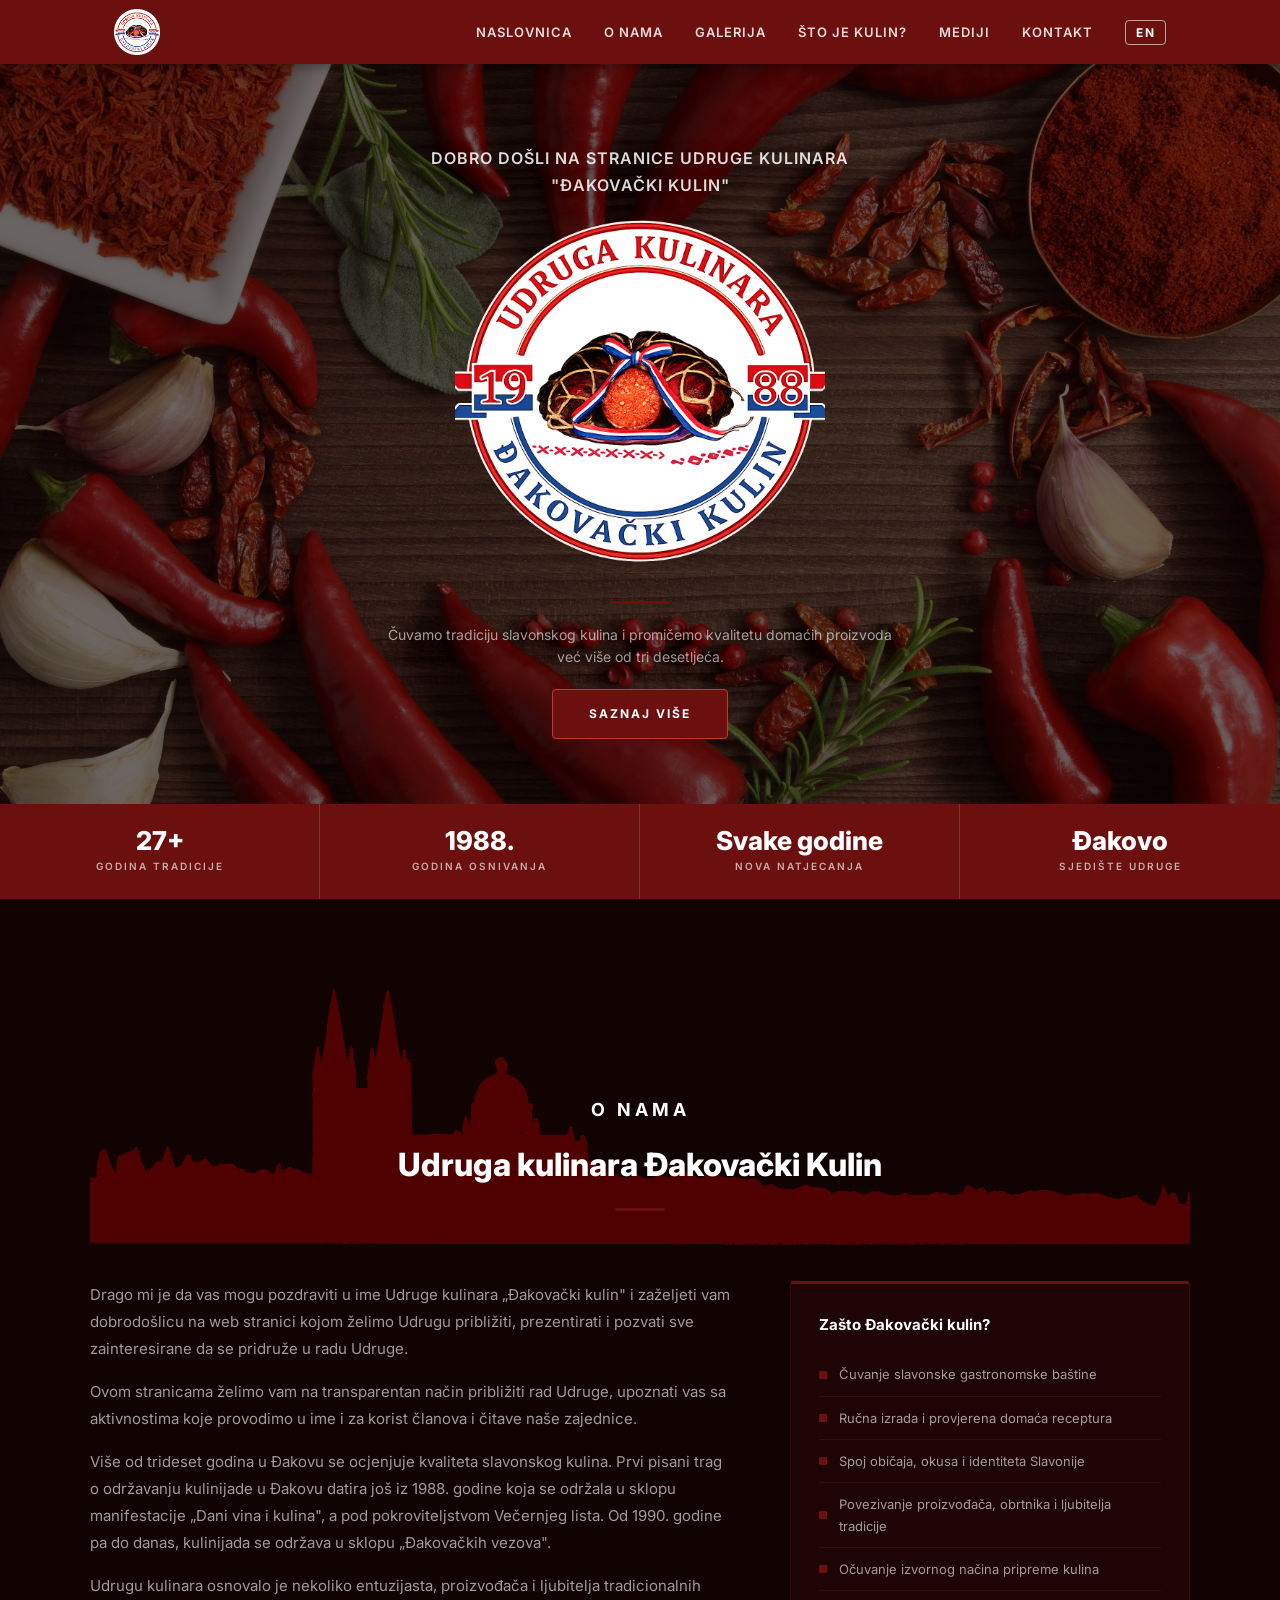
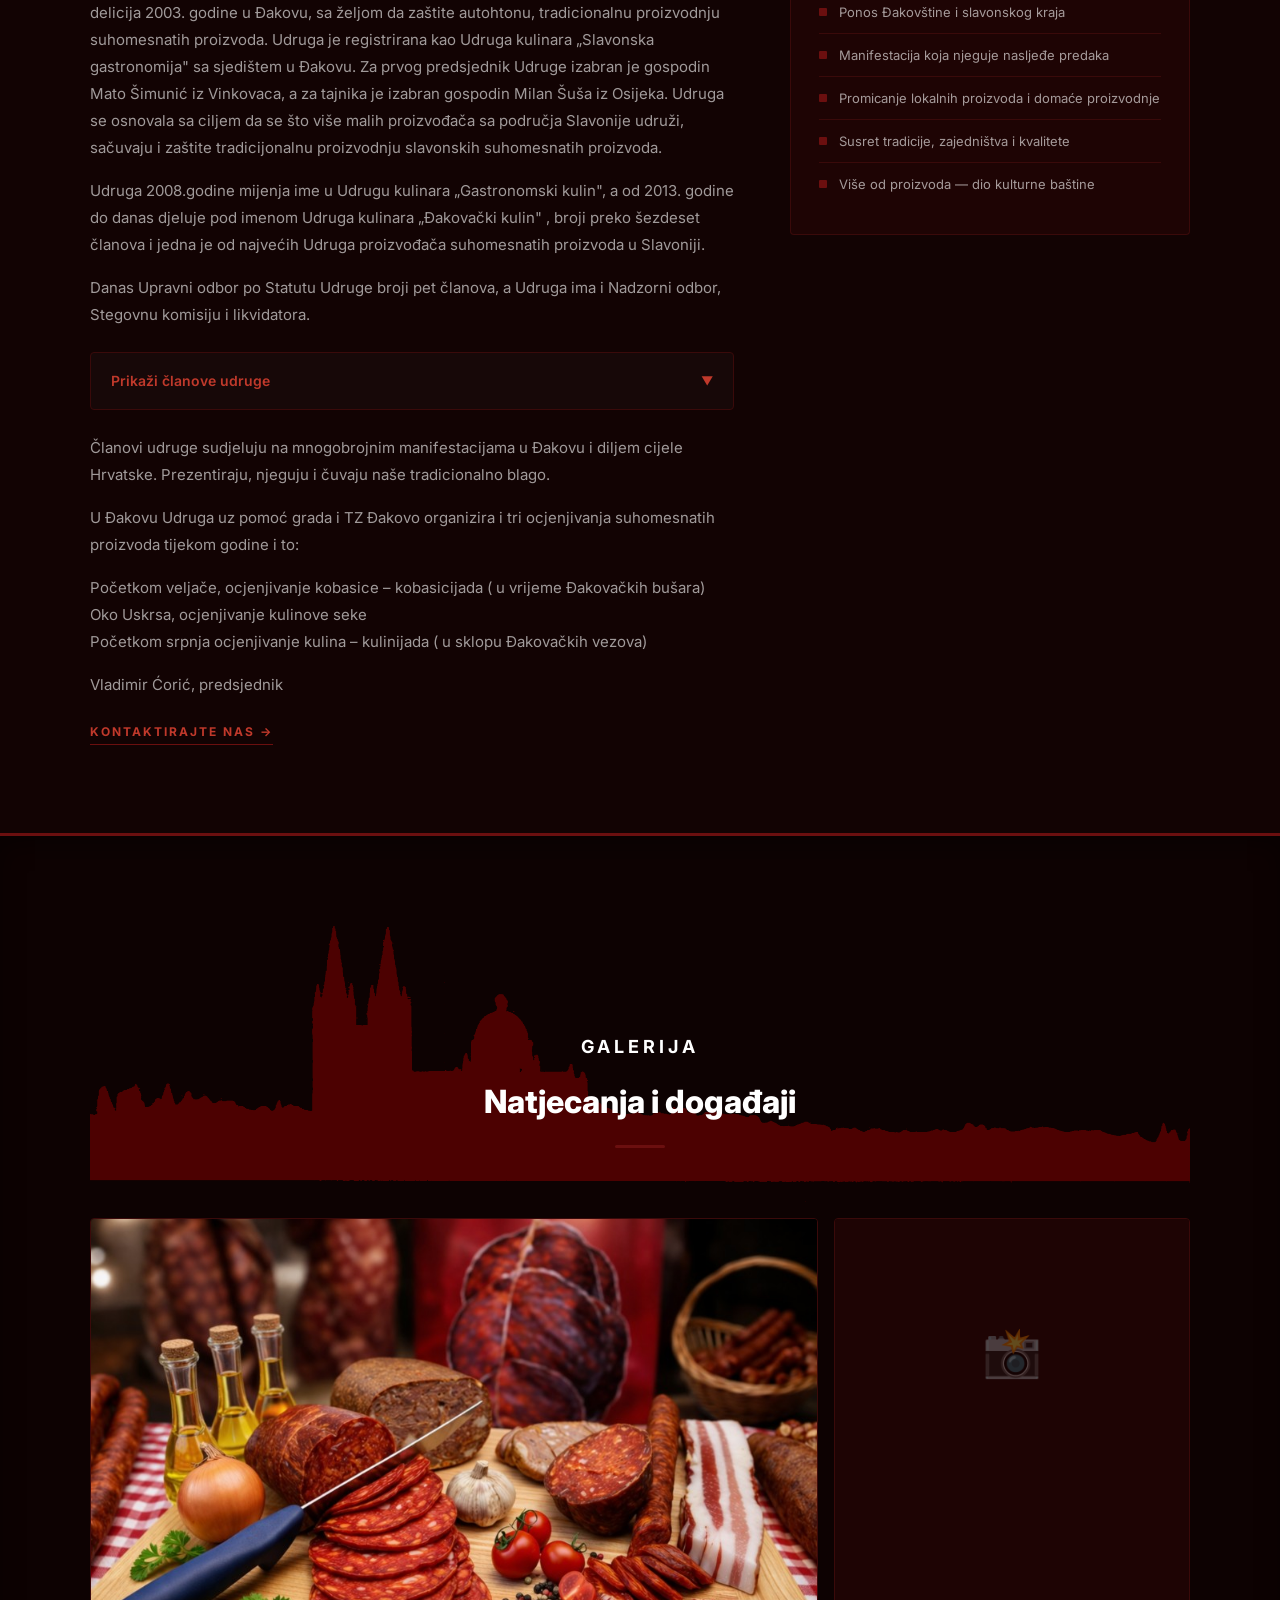
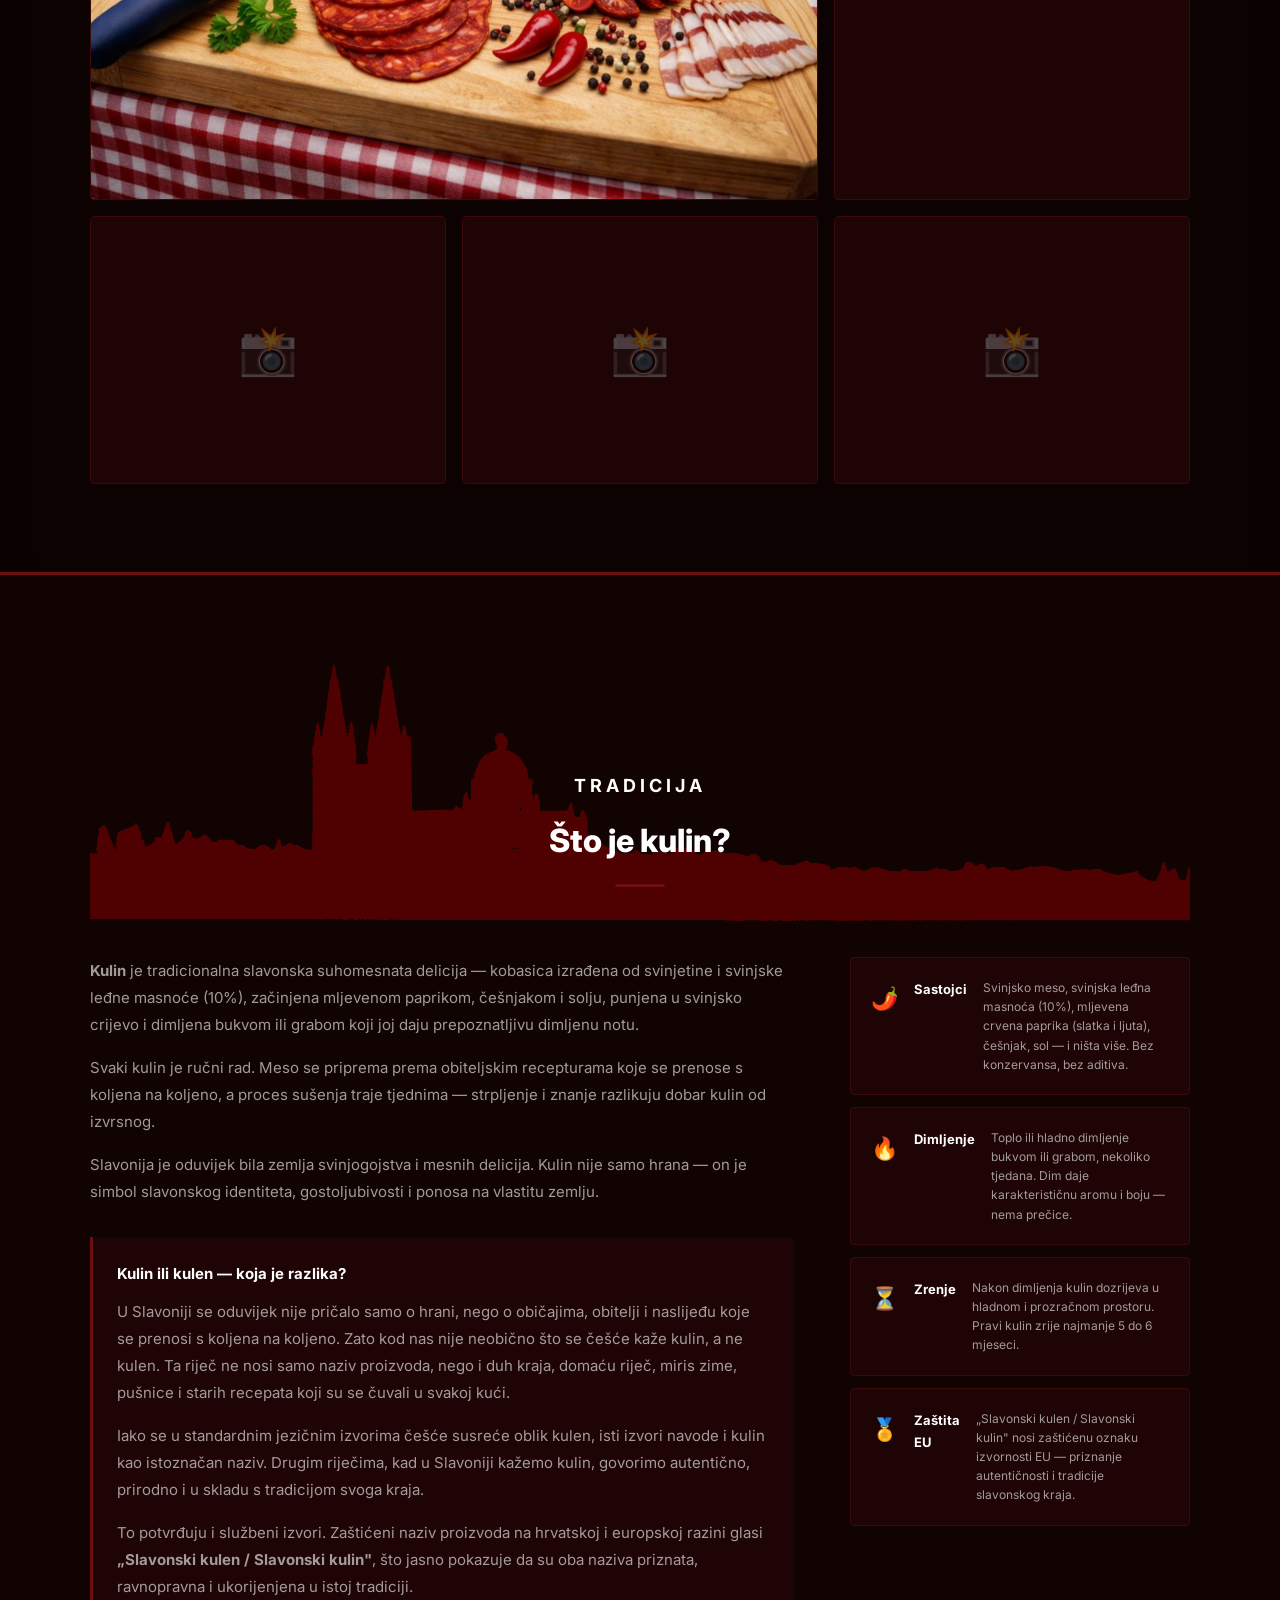
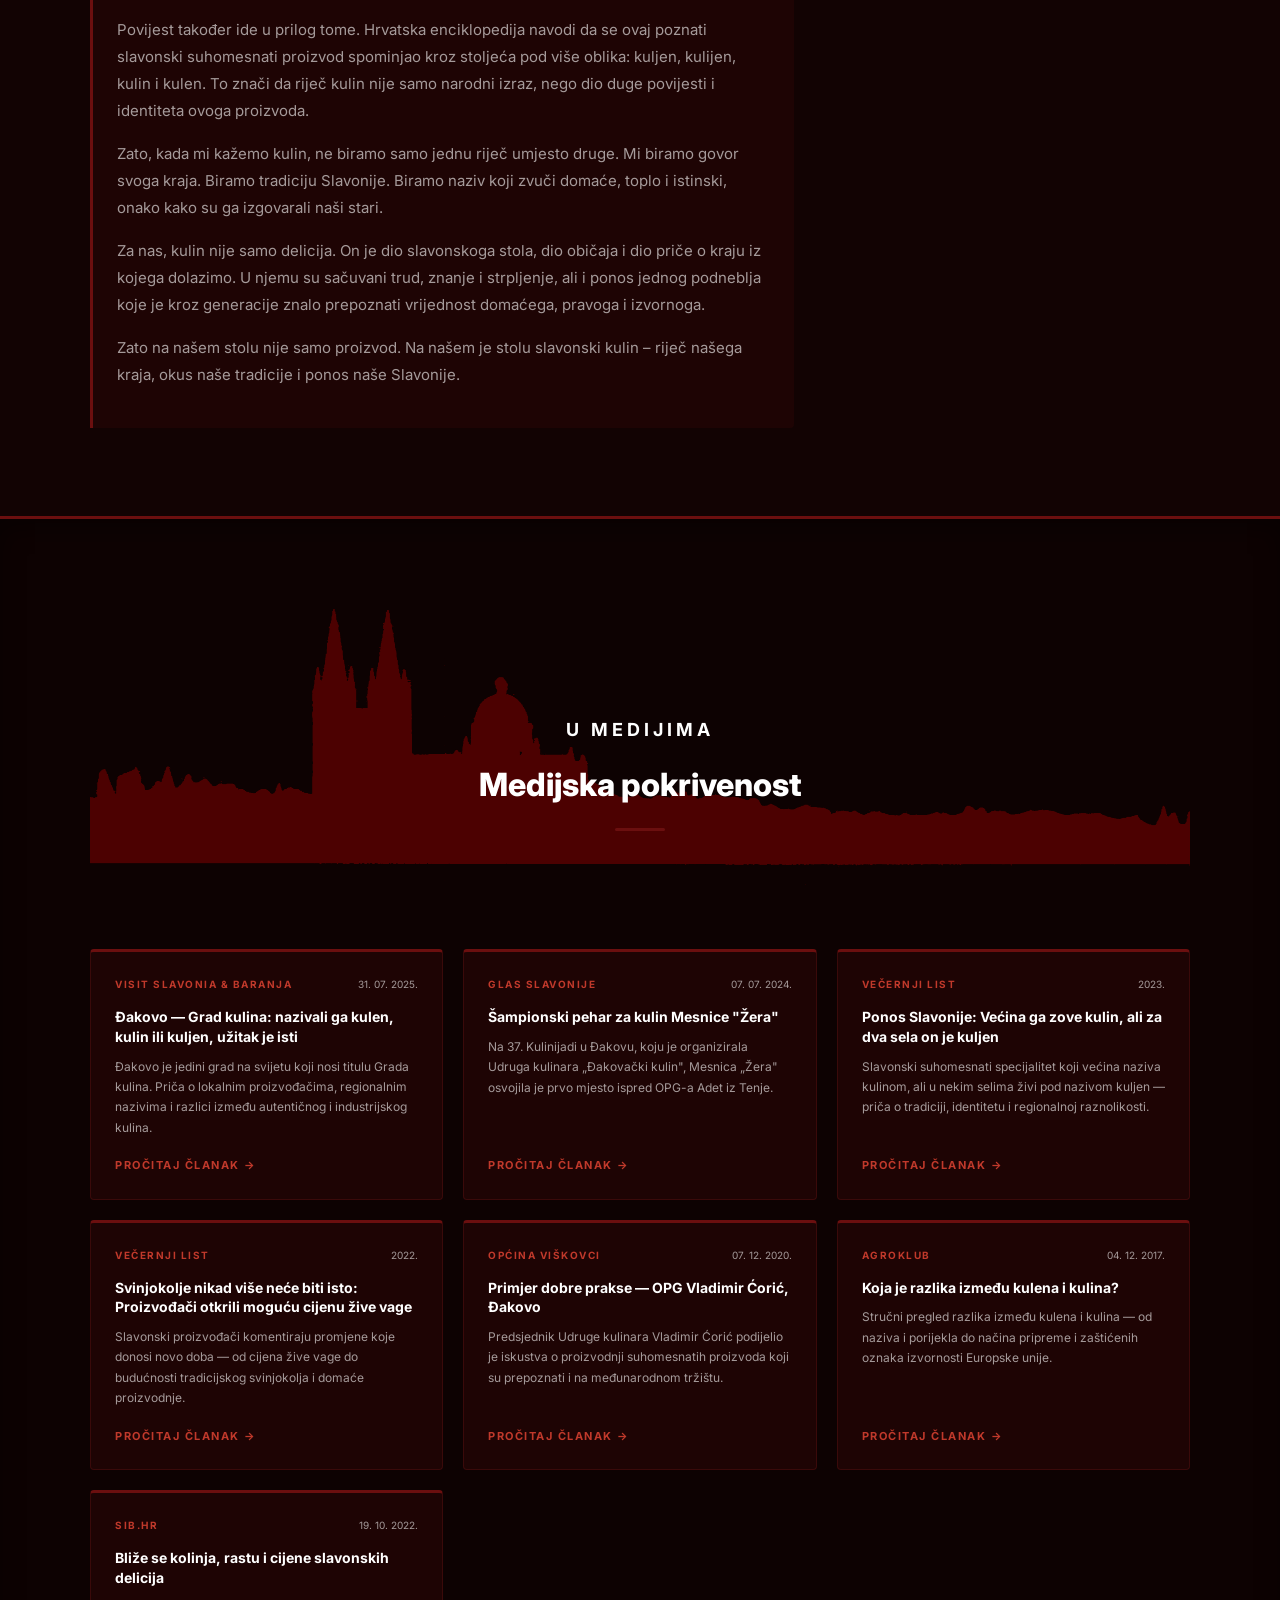
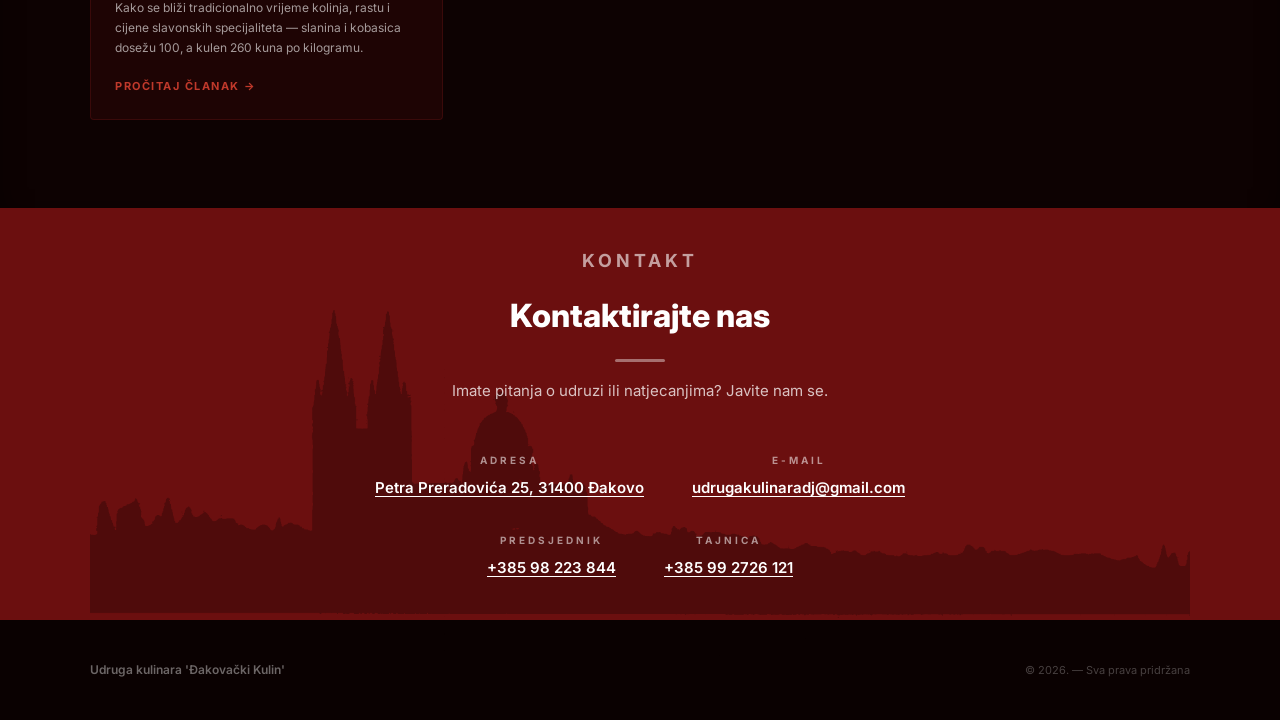
==== index.html @ 10b65acd "Initial commit - Udruga kulinara Dakovacki Kulin web stranica" ====
<!DOCTYPE html>
<html lang="hr">
<head>
  <meta charset="UTF-8">
  <meta name="viewport" content="width=device-width, initial-scale=1.0">
  <title>Đakovački Kulin — Udruga kulinara</title>
  <meta name="description" content="Udruga kulinara Đakovački Kulin čuva tradiciju slavonskog kulina i promiče kvalitetu domaćih proizvoda od 1988. godine.">
  <meta property="og:title" content="Đakovački Kulin — Udruga kulinara Đakovo">
  <meta property="og:description" content="Više od 35 godina čuvamo tradiciju slavonskog kulina kroz natjecanja i promicanje domaće kvalitete.">
  <meta property="og:type" content="website">
  <meta property="og:url" content="https://kulin-djakovo.com/">
  <meta property="og:image" content="https://kulin-djakovo.com/assets/og-image.jpg">
  <link rel="preconnect" href="https://fonts.googleapis.com">
  <link rel="preconnect" href="https://fonts.gstatic.com" crossorigin>
  <link href="https://fonts.googleapis.com/css2?family=Inter:wght@400;600;700;800&display=swap" rel="stylesheet">
  <link rel="icon" type="image/png" href="pictures/logo_udruge.1.png">
  <link rel="stylesheet" href="style.css">
</head>
<body>
  <a href="#glavni-sadrzaj" class="skip-link">Preskoči na sadržaj</a>
  <header class="site-header" id="vrh">
    <nav class="nav" aria-label="Glavna navigacija">
      <a href="#hero" class="nav-logo" aria-label="Povratak na vrh">
        <img src="pictures/logo_udruge.1.png" alt="Logo Đakovački Kulin" class="nav-logo-icon">
      </a>

      <button class="nav-toggle" id="navToggle" aria-expanded="false" aria-controls="navMenu" aria-label="Otvori navigacijski izbornik">
        <span class="nav-toggle-bar"></span>
        <span class="nav-toggle-bar"></span>
        <span class="nav-toggle-bar"></span>
      </button>

      <ul class="nav-menu" id="navMenu" role="list">
        <li><a href="#hero" class="nav-link">Naslovnica</a></li>
        <li><a href="#o-nama" class="nav-link">O nama</a></li>
        <li><a href="#galerija" class="nav-link">Galerija</a></li>
        <li><a href="#sto-je-kulin" class="nav-link">Što je kulin?</a></li>
        <li><a href="#mediji" class="nav-link">Mediji</a></li>
        <li><a href="#kontakt" class="nav-link">Kontakt</a></li>
        <li><a href="en/index.html" class="nav-lang-btn" aria-label="Switch to English">EN</a></li>
      </ul>
    </nav>
  </header>

  <main id="glavni-sadrzaj">
  <section class="hero" id="hero">
    <div class="hero-content">
      <p class="hero-welcome">DOBRO DOŠLI NA STRANICE UDRUGE KULINARA<br>"ĐAKOVAČKI KULIN"</p>
      <img src="pictures/logo_veliki.png" alt="Đakovački Kulin naslovna slika" class="hero-image">
      <div class="hero-divider" aria-hidden="true"></div>
      <p class="hero-sub">
        Čuvamo tradiciju slavonskog kulina i promičemo kvalitetu
        domaćih proizvoda već više od tri desetljeća.
      </p>
      <a href="#o-nama" class="hero-btn">Saznaj više</a>
    </div>
  </section>

  <div class="stats-bar" aria-label="Ključne činjenice o udruzi">
    <div class="stat-item">
      <span class="stat-num">35+</span>
      <span class="stat-lbl">Godina tradicije</span>
    </div>
    <div class="stat-item">
      <span class="stat-num">1988.</span>
      <span class="stat-lbl">Godina osnivanja</span>
    </div>
    <div class="stat-item">
      <span class="stat-num">Svake godine</span>
      <span class="stat-lbl">Nova natjecanja</span>
    </div>
    <div class="stat-item">
      <span class="stat-num">Đakovo</span>
      <span class="stat-lbl">Sjedište udruge</span>
    </div>
  </div>

  <section class="about" id="o-nama">
    <div class="section-header">
      <img src="pictures/katedrala.png" alt="" class="section-header-bg" aria-hidden="true">
      <p class="section-tag">O nama</p>
      <h2 class="section-title">Udruga kulinara Đakovački Kulin</h2>
      <div class="section-divider" aria-hidden="true"></div>
    </div>
    <div class="about-inner">
      <div class="about-text">
        <p class="about-body">
          Drago mi je da vas mogu pozdraviti u ime Udruge kulinara „Đakovački kulin" i zaželjeti vam dobrodošlicu na web stranici kojom želimo Udrugu približiti, prezentirati i pozvati sve zainteresirane da se pridruže u radu Udruge.
        </p>
        <p class="about-body">
          Ovom stranicama želimo vam na transparentan način približiti rad Udruge, upoznati vas sa aktivnostima koje provodimo u ime i za korist članova i čitave naše zajednice.
        </p>
        <p class="about-body">
          Više od trideset godina u Đakovu se ocjenjuje kvaliteta slavonskog kulina. Prvi pisani trag o održavanju kulinijade u Đakovu datira još iz 1988. godine koja se održala u sklopu manifestacije „Dani vina i kulina", a pod pokroviteljstvom Večernjeg lista. Od 1990. godine pa do danas, kulinijada se održava u sklopu „Đakovačkih vezova".
        </p>
        <p class="about-body">
          Udrugu kulinara osnovalo je nekoliko entuzijasta, proizvođača i ljubitelja tradicionalnih delicija 2003. godine u Đakovu, sa željom da zaštite autohtonu, tradicionalnu proizvodnju suhomesnatih proizvoda. Udruga je registrirana kao Udruga kulinara „Slavonska gastronomija" sa sjedištem u Đakovu. Za prvog predsjednik Udruge izabran je gospodin Mato Šimunić iz Vinkovaca, a za tajnika je izabran gospodin Milan Šuša iz Osijeka. Udruga se osnovala sa ciljem da se što više malih proizvođača sa područja Slavonije udruži, sačuvaju i zaštite tradicijonalnu proizvodnju slavonskih suhomesnatih proizvoda.
        </p>
        <p class="about-body">
          Udruga 2008.godine mijenja ime u Udrugu kulinara „Gastronomski kulin", a od 2013. godine do danas djeluje pod imenom Udruga kulinara „Đakovački kulin" , broji preko šezdeset članova i jedna je od najvećih Udruga proizvođača suhomesnatih proizvoda u Slavoniji.
        </p>
        <p class="about-body">
          Danas Upravni odbor po Statutu Udruge broji pet članova, a Udruga ima i Nadzorni odbor, Stegovnu komisiju i likvidatora.
        </p>

        <details class="about-details">
          <summary class="about-summary">Prikaži članove udruge</summary>
          <div class="about-details-content">
            <p class="about-body">
              <strong>Upravni odbor:</strong>
            </p>
            <p class="about-body">
              1. Vladimir Ćorić, predsjednik<br>
              2. Željko Šiško, potpredsjednik<br>
              3. Ivan Lukač, član<br>
              4. Mato Bošnjaković, član<br>
              5. Željko Butković, član
            </p>
            <p class="about-body">
              Tajnica Udruge je gđa. Đurđica Predrijevac iz Kuševca.
            </p>
            <p class="about-body">
              <strong>Nadzorni odbor:</strong>
            </p>
            <p class="about-body">
              1. Tihomir Papac, predsjednik<br>
              2. Josip Sikra, član<br>
              3. Nataša Šantić, član
            </p>
            <p class="about-body">
              <strong>Stegovna komisija:</strong>
            </p>
            <p class="about-body">
              1. Stjepan Majdak, predsjednik<br>
              2. Šimo Bježančević, član<br>
              3. Josip Skočibušić, član
            </p>
            <p class="about-body">
              <strong>Likvidator Udruge:</strong> Željko Rupčić, dipl.iur.
            </p>
          </div>
        </details>
        <p class="about-body">
          Članovi udruge sudjeluju na mnogobrojnim manifestacijama u Đakovu i diljem cijele Hrvatske. Prezentiraju, njeguju i čuvaju naše tradicionalno blago.
        </p>
        <p class="about-body">
          U Đakovu Udruga uz pomoć grada i TZ Đakovo organizira i tri ocjenjivanja suhomesnatih proizvoda tijekom godine i to:
        </p>
        <p class="about-body">
          Početkom veljače, ocjenjivanje kobasice – kobasicijada ( u vrijeme Đakovačkih bušara)<br>
          Oko Uskrsa, ocjenjivanje kulinove seke<br>
          Početkom srpnja ocjenjivanje kulina – kulinijada ( u sklopu Đakovačkih vezova)
        </p>
        <p class="about-body">
          Vladimir Ćorić, predsjednik
        </p>
        <a href="#kontakt" class="about-link">Kontaktirajte nas <span aria-hidden="true">→</span></a>
      </div>

      <aside class="about-card">
        <h3 class="about-card-title">Zašto Đakovački kulin?</h3>
        <ul class="about-card-list">
          <li class="about-card-item">
            <span class="about-card-dot" aria-hidden="true"></span>
            Čuvanje slavonske gastronomske baštine
          </li>
          <li class="about-card-item">
            <span class="about-card-dot" aria-hidden="true"></span>
            Ručna izrada i provjerena domaća receptura
          </li>
          <li class="about-card-item">
            <span class="about-card-dot" aria-hidden="true"></span>
            Spoj običaja, okusa i identiteta Slavonije
          </li>
          <li class="about-card-item">
            <span class="about-card-dot" aria-hidden="true"></span>
            Povezivanje proizvođača, obrtnika i ljubitelja tradicije
          </li>
          <li class="about-card-item">
            <span class="about-card-dot" aria-hidden="true"></span>
            Očuvanje izvornog načina pripreme kulina
          </li>
          <li class="about-card-item">
            <span class="about-card-dot" aria-hidden="true"></span>
            Ponos Đakovštine i slavonskog kraja
          </li>
          <li class="about-card-item">
            <span class="about-card-dot" aria-hidden="true"></span>
            Manifestacija koja njeguje nasljeđe predaka
          </li>
          <li class="about-card-item">
            <span class="about-card-dot" aria-hidden="true"></span>
            Promicanje lokalnih proizvoda i domaće proizvodnje
          </li>
          <li class="about-card-item">
            <span class="about-card-dot" aria-hidden="true"></span>
            Susret tradicije, zajedništva i kvalitete
          </li>
          <li class="about-card-item">
            <span class="about-card-dot" aria-hidden="true"></span>
            Više od proizvoda — dio kulturne baštine
          </li>
        </ul>
      </aside>
    </div>
  </section>

  <section class="gallery" id="galerija">
    <div class="gallery-inner">
      <div class="section-header">
        <img src="pictures/katedrala.png" alt="" class="section-header-bg" aria-hidden="true">
        <p class="section-tag">Galerija</p>
        <h2 class="section-title">Natjecanja i događaji</h2>
        <div class="section-divider" aria-hidden="true"></div>
      </div>

      <div class="gallery-grid">
        <figure class="gallery-item gallery-item--featured" tabindex="0">
          <img src="pictures/Title slika.jpg" alt="Đakovački vezovi — natjecanje u kulinu" class="gallery-img">
          <figcaption class="gallery-caption">Razna natjecanja</figcaption>
        </figure>

        <figure class="gallery-item" tabindex="0">
          <div class="gallery-placeholder" aria-hidden="true">
            <span class="gallery-placeholder-icon">📸</span>
          </div>
          <figcaption class="gallery-caption">Ocjenjivanje kvalitete</figcaption>
        </figure>

        <figure class="gallery-item" tabindex="0">
          <div class="gallery-placeholder" aria-hidden="true">
            <span class="gallery-placeholder-icon">📸</span>
          </div>
          <figcaption class="gallery-caption">Slavonska tradicija</figcaption>
        </figure>

        <figure class="gallery-item" tabindex="0">
          <div class="gallery-placeholder" aria-hidden="true">
            <span class="gallery-placeholder-icon">📸</span>
          </div>
          <figcaption class="gallery-caption">Natjecatelji</figcaption>
        </figure>

        <figure class="gallery-item" tabindex="0">
          <div class="gallery-placeholder" aria-hidden="true">
            <span class="gallery-placeholder-icon">📸</span>
          </div>
          <figcaption class="gallery-caption">Nagrade i priznanja</figcaption>
        </figure>
      </div>
    </div>
  </section>

  <section class="kulin-edu" id="sto-je-kulin">
    <div class="kulin-edu-inner">
      <div class="section-header">
        <img src="pictures/katedrala.png" alt="" class="section-header-bg" aria-hidden="true">
        <p class="section-tag">Tradicija</p>
        <h2 class="section-title">Što je kulin?</h2>
        <div class="section-divider" aria-hidden="true"></div>
      </div>

      <div class="kulin-edu-body">
        <div class="kulin-edu-text">
          <p class="about-body">
            <strong>Kulin</strong> je tradicionalna slavonska suhomesnata delicija — kobasica izrađena od svinjetine i svinjske leđne masnoće (10%), začinjena mljevenom paprikom, češnjakom i solju, punjena u svinjsko crijevo i dimljena bukvom ili grabom koji joj daju prepoznatljivu dimljenu notu.
          </p>
          <p class="about-body">
            Svaki kulin je ručni rad. Meso se priprema prema obiteljskim recepturama koje se prenose s koljena na koljeno, a proces sušenja traje tjednima — strpljenje i znanje razlikuju dobar kulin od izvrsnog.
          </p>
          <p class="about-body">
            Slavonija je oduvijek bila zemlja svinjogojstva i mesnih delicija. Kulin nije samo hrana — on je simbol slavonskog identiteta, gostoljubivosti i ponosa na vlastitu zemlju.
          </p>

          <div class="kulin-edu-razlika">
            <h3 class="kulin-edu-razlika-title">Kulin ili kulen — koja je razlika?</h3>
            <p class="about-body">
              U Slavoniji se oduvijek nije pričalo samo o hrani, nego o običajima, obitelji i naslijeđu koje se prenosi s koljena na koljeno. Zato kod nas nije neobično što se češće kaže kulin, a ne kulen. Ta riječ ne nosi samo naziv proizvoda, nego i duh kraja, domaću riječ, miris zime, pušnice i starih recepata koji su se čuvali u svakoj kući.
            </p>
            <p class="about-body">
              Iako se u standardnim jezičnim izvorima češće susreće oblik kulen, isti izvori navode i kulin kao istoznačan naziv. Drugim riječima, kad u Slavoniji kažemo kulin, govorimo autentično, prirodno i u skladu s tradicijom svoga kraja.
            </p>
            <p class="about-body">
              To potvrđuju i službeni izvori. Zaštićeni naziv proizvoda na hrvatskoj i europskoj razini glasi <strong>„Slavonski kulen / Slavonski kulin"</strong>, što jasno pokazuje da su oba naziva priznata, ravnopravna i ukorijenjena u istoj tradiciji.
            </p>
            <p class="about-body">
              Povijest također ide u prilog tome. Hrvatska enciklopedija navodi da se ovaj poznati slavonski suhomesnati proizvod spominjao kroz stoljeća pod više oblika: kuljen, kulijen, kulin i kulen. To znači da riječ kulin nije samo narodni izraz, nego dio duge povijesti i identiteta ovoga proizvoda.
            </p>
            <p class="about-body">
              Zato, kada mi kažemo kulin, ne biramo samo jednu riječ umjesto druge. Mi biramo govor svoga kraja. Biramo tradiciju Slavonije. Biramo naziv koji zvuči domaće, toplo i istinski, onako kako su ga izgovarali naši stari.
            </p>
            <p class="about-body">
              Za nas, kulin nije samo delicija. On je dio slavonskoga stola, dio običaja i dio priče o kraju iz kojega dolazimo. U njemu su sačuvani trud, znanje i strpljenje, ali i ponos jednog podneblja koje je kroz generacije znalo prepoznati vrijednost domaćega, pravoga i izvornoga.
            </p>
            <p class="about-body">
              Zato na našem stolu nije samo proizvod. Na našem je stolu slavonski kulin – riječ našega kraja, okus naše tradicije i ponos naše Slavonije.
            </p>
          </div>
        </div>

        <aside class="kulin-edu-cards">
          <div class="kulin-edu-card">
            <div class="kulin-edu-card-icon" aria-hidden="true">🌶️</div>
            <h4 class="kulin-edu-card-title">Sastojci</h4>
            <p class="kulin-edu-card-body">Svinjsko meso, svinjska leđna masnoća (10%), mljevena crvena paprika (slatka i ljuta), češnjak, sol — i ništa više. Bez konzervansa, bez aditiva.</p>
          </div>
          <div class="kulin-edu-card">
            <div class="kulin-edu-card-icon" aria-hidden="true">🔥</div>
            <h4 class="kulin-edu-card-title">Dimljenje</h4>
            <p class="kulin-edu-card-body">Toplo ili hladno dimljenje bukvom ili grabom, nekoliko tjedana. Dim daje karakterističnu aromu i boju — nema prečice.</p>
          </div>
          <div class="kulin-edu-card">
            <div class="kulin-edu-card-icon" aria-hidden="true">⏳</div>
            <h4 class="kulin-edu-card-title">Zrenje</h4>
            <p class="kulin-edu-card-body">Nakon dimljenja kulin dozrijeva u hladnom i prozračnom prostoru. Pravi kulin zrije najmanje 5 do 6 mjeseci.</p>
          </div>
          <div class="kulin-edu-card">
            <div class="kulin-edu-card-icon" aria-hidden="true">🏅</div>
            <h4 class="kulin-edu-card-title">Zaštita EU</h4>
            <p class="kulin-edu-card-body">„Slavonski kulen / Slavonski kulin" nosi zaštićenu oznaku izvornosti EU — priznanje autentičnosti i tradicije slavonskog kraja.</p>
          </div>
        </aside>
      </div>
    </div>
  </section>

  <section class="media" id="mediji">
    <div class="media-inner">
      <div class="section-header">
        <img src="pictures/katedrala.png" alt="" class="section-header-bg" aria-hidden="true">
        <p class="section-tag">U medijima</p>
        <h2 class="section-title">Medijska pokrivenost</h2>
        <div class="section-divider" aria-hidden="true"></div>
      </div>

      <div class="media-grid">

        <a class="media-card" href="https://visitslavoniabaranja.com/okusi-destinaciju/dakovo-grad-kulina-nazivali-ga-kulen-kulin-ili-kuljen-uzitak-je-isti/" target="_blank" rel="noopener noreferrer">
          <div class="media-card-top">
            <span class="media-card-portal">Visit Slavonia & Baranja</span>
            <span class="media-card-date">31. 07. 2025.</span>
          </div>
          <h3 class="media-card-title">Đakovo — Grad kulina: nazivali ga kulen, kulin ili kuljen, užitak je isti</h3>
          <p class="media-card-desc">Đakovo je jedini grad na svijetu koji nosi titulu Grada kulina. Priča o lokalnim proizvođačima, regionalnim nazivima i razlici između autentičnog i industrijskog kulina.</p>
          <span class="media-card-link">Pročitaj članak <span aria-hidden="true">→</span></span>
        </a>

        <a class="media-card" href="https://glas-slavonije.hr/regija/2024/07/07/sampionski-pehar-za-kulin-mesnice-zera-438818/" target="_blank" rel="noopener noreferrer">
          <div class="media-card-top">
            <span class="media-card-portal">Glas Slavonije</span>
            <span class="media-card-date">07. 07. 2024.</span>
          </div>
          <h3 class="media-card-title">Šampionski pehar za kulin Mesnice "Žera"</h3>
          <p class="media-card-desc">Na 37. Kulinijadi u Đakovu, koju je organizirala Udruga kulinara „Đakovački kulin", Mesnica „Žera" osvojila je prvo mjesto ispred OPG-a Adet iz Tenje.</p>
          <span class="media-card-link">Pročitaj članak <span aria-hidden="true">→</span></span>
        </a>

        <a class="media-card" href="https://www.vecernji.hr/vijesti/ponos-slavonije-vecina-ga-zove-kulin-ali-za-dva-sela-on-je-kuljen-1643251" target="_blank" rel="noopener noreferrer">
          <div class="media-card-top">
            <span class="media-card-portal">Večernji list</span>
            <span class="media-card-date">2023.</span>
          </div>
          <h3 class="media-card-title">Ponos Slavonije: Većina ga zove kulin, ali za dva sela on je kuljen</h3>
          <p class="media-card-desc">Slavonski suhomesnati specijalitet koji većina naziva kulinom, ali u nekim selima živi pod nazivom kuljen — priča o tradiciji, identitetu i regionalnoj raznolikosti.</p>
          <span class="media-card-link">Pročitaj članak <span aria-hidden="true">→</span></span>
        </a>

        <a class="media-card" href="https://www.vecernji.hr/vijesti/svinjokolje-nikad-vise-nece-biti-isto-proizvodaci-otkrili-mogucu-cijenu-zive-vage-1626337" target="_blank" rel="noopener noreferrer">
          <div class="media-card-top">
            <span class="media-card-portal">Večernji list</span>
            <span class="media-card-date">2022.</span>
          </div>
          <h3 class="media-card-title">Svinjokolje nikad više neće biti isto: Proizvođači otkrili moguću cijenu žive vage</h3>
          <p class="media-card-desc">Slavonski proizvođači komentiraju promjene koje donosi novo doba — od cijena žive vage do budućnosti tradicijskog svinjokolja i domaće proizvodnje.</p>
          <span class="media-card-link">Pročitaj članak <span aria-hidden="true">→</span></span>
        </a>

        <a class="media-card" href="https://www.viskovci.hr/primjer-dobre-prakse-opg-vladimir-coric-dakovo/" target="_blank" rel="noopener noreferrer">
          <div class="media-card-top">
            <span class="media-card-portal">Općina Viškovci</span>
            <span class="media-card-date">07. 12. 2020.</span>
          </div>
          <h3 class="media-card-title">Primjer dobre prakse — OPG Vladimir Ćorić, Đakovo</h3>
          <p class="media-card-desc">Predsjednik Udruge kulinara Vladimir Ćorić podijelio je iskustva o proizvodnji suhomesnatih proizvoda koji su prepoznati i na međunarodnom tržištu.</p>
          <span class="media-card-link">Pročitaj članak <span aria-hidden="true">→</span></span>
        </a>

        <a class="media-card" href="https://www.agroklub.com/stocarstvo/koja-je-razlika-izmedu-kulena-i-kulina/37718/" target="_blank" rel="noopener noreferrer">
          <div class="media-card-top">
            <span class="media-card-portal">Agroklub</span>
            <span class="media-card-date">04. 12. 2017.</span>
          </div>
          <h3 class="media-card-title">Koja je razlika između kulena i kulina?</h3>
          <p class="media-card-desc">Stručni pregled razlika između kulena i kulina — od naziva i porijekla do načina pripreme i zaštićenih oznaka izvornosti Europske unije.</p>
          <span class="media-card-link">Pročitaj članak <span aria-hidden="true">→</span></span>
        </a>

        <a class="media-card" href="https://sib.net.hr/vijesti/regija/76189/blize-se-kolinja-rastu-i-cijene-slavonskih-delicija-slanina-i-kobasica-na-100-a-kulen-na-260-kuna/" target="_blank" rel="noopener noreferrer">
          <div class="media-card-top">
            <span class="media-card-portal">SiB.hr</span>
            <span class="media-card-date">19. 10. 2022.</span>
          </div>
          <h3 class="media-card-title">Bliže se kolinja, rastu i cijene slavonskih delicija</h3>
          <p class="media-card-desc">Kako se bliži tradicionalno vrijeme kolinja, rastu i cijene slavonskih specijaliteta — slanina i kobasica dosežu 100, a kulen 260 kuna po kilogramu.</p>
          <span class="media-card-link">Pročitaj članak <span aria-hidden="true">→</span></span>
        </a>

      </div>
    </div>
  </section>

  <section class="contact" id="kontakt">
    <div class="contact-inner">
      <div class="section-header">
        <p class="section-tag section-tag--light">Kontakt</p>
        <h2 class="section-title">Kontaktirajte nas</h2>
        <div class="section-divider section-divider--light" aria-hidden="true"></div>
        <p class="contact-sub">Imate pitanja o udruzi ili natjecanjima? Javite nam se.</p>
      </div>

      <ul class="contact-list" role="list">
        <li class="contact-item">
          <span class="contact-item-label">Adresa</span>
          <a href="https://www.google.com/maps?q=Petra+Preradovića+25,+31400+Đakovo,+Croatia" target="_blank" rel="noopener noreferrer" class="contact-item-value contact-item-link">
            Petra Preradovića 25, 31400 Đakovo
          </a>
        </li>
        <li class="contact-item">
          <span class="contact-item-label">E-mail</span>
          <a href="mailto:udrugakulinaradj@gmail.com" class="contact-item-value contact-item-link">
            udrugakulinaradj@gmail.com
          </a>
        </li>
        <li class="contact-list-break" aria-hidden="true"></li>
        <li class="contact-item">
          <span class="contact-item-label">Predsjednik</span>
          <a href="tel:+38598223844" class="contact-item-value contact-item-link">+385 98 223 844</a>
        </li>
        <li class="contact-item">
          <span class="contact-item-label">Tajnica</span>
          <a href="tel:+385992726121" class="contact-item-value contact-item-link">+385 99 2726 121</a>
        </li>
      </ul>
    </div>
    <img src="pictures/katedrala.png" alt="" class="contact-katedrala" aria-hidden="true">
  </section>
  </main>

  <footer class="site-footer">
    <div class="footer-inner">
      <span class="footer-brand">Udruga kulinara 'Đakovački Kulin'</span>
      <span class="footer-copy">© 2026. — Sva prava pridržana</span>
    </div>
  </footer>

  <div class="lightbox" id="lightbox" role="dialog" aria-modal="true" aria-label="Pregled slike">
    <button class="lightbox-close" id="lightboxClose" aria-label="Zatvori">&times;</button>
    <img class="lightbox-img" id="lightboxImg" src="" alt="">
    <p class="lightbox-caption" id="lightboxCaption"></p>
  </div>

  <script src="main.js"></script>
</body>
</html>
---- style.css ----
/* ── VARIJABLE ── */
:root {
  --color-brand:       #6b0f0f;
  --color-brand-light: #c0392b;
  --color-bg:          #120303;
  --color-bg-alt:      #0d0202;
  --color-surface:     #1e0404;
  --color-border:      #3a0a0a;
  --color-brand-dark:  #550c0c;
  --color-bg-deep:     #0a0101;
  --color-white:       #ffffff;
  --color-muted:       rgba(255, 255, 255, 0.6);

  --font-family: 'Inter', system-ui, sans-serif;
  --max-width: 1100px;
  --radius: 4px;
  --transition: 0.2s ease;
}

/* ── RESET ── */
*, *::before, *::after {
  box-sizing: border-box;
  margin: 0;
  padding: 0;
}

html {
  scroll-behavior: smooth;
}

body {
  font-family: var(--font-family);
  background: url('pictures/Spice-backgrounds.jpg') no-repeat center center fixed;
  background-size: cover;
  color: var(--color-white);
  line-height: 1.7;
  -webkit-font-smoothing: antialiased;
}

img {
  max-width: 100%;
  display: block;
}

a {
  color: inherit;
  text-decoration: none;
}

/* ── NAVIGACIJA ── */
.site-header {
  position: sticky;
  top: 0;
  z-index: 100;
  background: var(--color-brand);
  box-shadow: 0 2px 12px rgba(0, 0, 0, 0.4);
}

.nav {
  display: flex;
  align-items: center;
  justify-content: space-between;
  max-width: var(--max-width);
  margin: 0 auto;
  padding: 0 24px;
  height: 64px;
}

.nav-logo {
  display: flex;
  align-items: center;
  gap: 10px;
  font-weight: 700;
  font-size: 16px;
  letter-spacing: 0.5px;
  color: var(--color-white);
  transition: opacity var(--transition);
}

.nav-logo:hover { opacity: 0.85; }
.nav-logo-icon { height: 46px; width: auto; }

.nav-menu {
  display: flex;
  list-style: none;
  gap: 32px;
}

.nav-link {
  color: rgba(255, 255, 255, 0.85);
  font-size: 13px;
  font-weight: 600;
  letter-spacing: 1px;
  text-transform: uppercase;
  transition: color var(--transition);
  padding: 4px 0;
  border-bottom: 2px solid transparent;
}

.nav-link:hover {
  color: var(--color-white);
  border-bottom-color: rgba(255, 255, 255, 0.5);
}

.nav-lang-btn {
  color: var(--color-white);
  font-size: 12px;
  font-weight: 700;
  letter-spacing: 1.5px;
  text-transform: uppercase;
  border: 1.5px solid rgba(255, 255, 255, 0.6);
  border-radius: 4px;
  padding: 4px 10px;
  transition: background 0.2s, border-color 0.2s;
}

.nav-lang-btn:hover {
  background: rgba(255, 255, 255, 0.15);
  border-color: var(--color-white);
}

/* Hamburger button — hidden on desktop */
.nav-toggle {
  display: none;
  flex-direction: column;
  justify-content: center;
  gap: 5px;
  background: none;
  border: none;
  cursor: pointer;
  padding: 8px;
}

.nav-toggle-bar {
  display: block;
  width: 24px;
  height: 2px;
  background: var(--color-white);
  border-radius: 2px;
  transition: transform var(--transition), opacity var(--transition);
}

/* Mobile nav */
@media (max-width: 767px) {
  .nav-toggle { display: flex; }

  .nav-menu {
    display: none;
    position: absolute;
    top: 64px;
    left: 0;
    right: 0;
    background: var(--color-brand);
    flex-direction: column;
    gap: 0;
    padding: 8px 0 16px;
    border-top: 1px solid rgba(255, 255, 255, 0.15);
  }

  .nav-menu.is-open { display: flex; }

  .nav-link {
    display: block;
    padding: 12px 24px;
    border-bottom: none;
    font-size: 14px;
  }

  /* Hamburger → X animation */
  .nav-toggle[aria-expanded="true"] .nav-toggle-bar:nth-child(1) {
    transform: translateY(7px) rotate(45deg);
  }
  .nav-toggle[aria-expanded="true"] .nav-toggle-bar:nth-child(2) {
    opacity: 0;
  }
  .nav-toggle[aria-expanded="true"] .nav-toggle-bar:nth-child(3) {
    transform: translateY(-7px) rotate(-45deg);
  }
}

/* ── HERO ── */
.hero {
  position: relative;
  height: calc(100dvh - 160px);
  display: flex;
  align-items: center;
  justify-content: center;
  text-align: center;
  padding: 40px 24px 24px;
  background: url('pictures/Spice-backgrounds.jpg') no-repeat center center fixed;
  background-size: cover;
  overflow: hidden;
}

.hero::before {
  content: '';
  position: absolute;
  inset: 0;
  background: rgba(10, 1, 1, 0.6);
  pointer-events: none;
}

.hero-content {
  position: relative;
  z-index: 1;
  max-width: 680px;
}

.hero-welcome {
  color: rgba(255, 255, 255, 0.85);
  font-size: 16px;
  font-weight: 600;
  text-align: center;
  margin-bottom: 16px;
  text-shadow: 0 10px 30px rgba(0, 0, 0, 0.45);
  letter-spacing: 1px;
}

.hero-tag,
.hero-title,
.hero-sub {
  color: #ffffff;
  text-shadow: 0 10px 30px rgba(0, 0, 0, 0.45);
}

.hero-tag {
  color: var(--color-brand-light);
  font-size: 16px;
  font-weight: 700;
  letter-spacing: 4px;
  text-transform: uppercase;
  margin-bottom: 20px;
}

.hero-title {
  font-size: clamp(40px, 8vw, 80px);
  font-weight: 800;
  line-height: 1.05;
  letter-spacing: -1px;
  margin-bottom: 24px;
}

.hero-title-accent {
  color: var(--color-brand-light);
}

.hero-image {
  display: block;
  max-width: 370px;
  margin: 16px auto;
  border-radius: 0;
  box-shadow: none;
}

.hero-divider {
  width: 60px;
  height: 3px;
  background: var(--color-brand);
  margin: 0 auto 20px;
  border-radius: 2px;
}

.hero-sub {
  color: var(--color-muted);
  font-size: 14px;
  line-height: 1.6;
  max-width: 520px;
  margin: 0 auto 20px;
}

.hero-btn {
  display: inline-block;
  background: var(--color-brand);
  color: var(--color-white);
  padding: 14px 36px;
  border-radius: var(--radius);
  font-size: 12px;
  font-weight: 700;
  letter-spacing: 2px;
  text-transform: uppercase;
  border: 1px solid var(--color-brand-light);
  transition: background var(--transition), transform var(--transition);
}

.hero-btn:hover {
  background: var(--color-brand-light);
  transform: translateY(-1px);
}

/* ── STATISTIKE ── */
.stats-bar {
  background: var(--color-brand);
  display: grid;
  grid-template-columns: repeat(4, 1fr);
}

.stat-item {
  display: flex;
  flex-direction: column;
  align-items: center;
  padding: 24px 16px;
  border-right: 1px solid rgba(255, 255, 255, 0.15);
  text-align: center;
}

.stat-item:last-child { border-right: none; }

.stat-num {
  font-size: 26px;
  font-weight: 800;
  color: var(--color-white);
  line-height: 1;
  margin-bottom: 4px;
}

.stat-lbl {
  font-size: 10px;
  font-weight: 600;
  letter-spacing: 2px;
  text-transform: uppercase;
  color: rgba(255, 255, 255, 0.65);
}

@media (max-width: 767px) {
  .stats-bar { grid-template-columns: repeat(2, 1fr); }

  .stat-item:nth-child(2) { border-right: none; }
  .stat-item:nth-child(1),
  .stat-item:nth-child(2) {
    border-bottom: 1px solid rgba(255, 255, 255, 0.15);
  }
  .stat-item {
    width: 100%;
    text-align: center;
    align-items: center;
    justify-content: center;
  }
}

/* ── ZAJEDNIČKI SECTION ELEMENTI ── */
.section-tag {
  color: var(--color-white);
  font-size: 18px;
  font-weight: 700;
  letter-spacing: 4px;
  text-transform: uppercase;
  margin-bottom: 12px;
}

/* ── O UDRUZI ── */
.about {
  background: var(--color-bg);
  padding: 88px 24px;
}

.about-inner {
  display: flex;
  gap: 56px;
  align-items: flex-start;
  max-width: var(--max-width);
  margin: 0 auto;
}

.about-text { flex: 1; }

.about-title {
  font-size: clamp(24px, 4vw, 34px);
  font-weight: 800;
  line-height: 1.25;
  margin-bottom: 20px;
}

.about-body {
  color: var(--color-muted);
  font-size: 15px;
  line-height: 1.8;
  margin-bottom: 16px;
}

.about-link {
  display: inline-block;
  margin-top: 8px;
  color: var(--color-brand-light);
  font-size: 12px;
  font-weight: 700;
  letter-spacing: 2px;
  text-transform: uppercase;
  border-bottom: 1px solid var(--color-brand);
  padding-bottom: 2px;
  transition: color var(--transition), border-color var(--transition);
}

.about-link:hover {
  color: var(--color-white);
  border-color: var(--color-brand-light);
}

.about-details {
  margin: 24px 0;
  border: 1px solid var(--color-border);
  border-radius: var(--radius);
  background: rgba(255, 255, 255, 0.02);
}

.about-details summary {
  list-style: none;
}

.about-details summary::-webkit-details-marker {
  display: none;
}

.about-summary {
  padding: 16px 20px;
  background: none;
  border: none;
  color: var(--color-brand-light);
  font-size: 14px;
  font-weight: 600;
  cursor: pointer;
  display: flex;
  align-items: center;
  justify-content: space-between;
  transition: color var(--transition);
}

.about-summary:hover {
  color: var(--color-white);
}

.about-summary::after {
  content: "▼";
  font-size: 12px;
  transition: transform var(--transition);
  margin-left: 8px;
}

.about-details[open] .about-summary::after {
  transform: rotate(180deg);
}

.about-details-content {
  padding: 20px;
  border-top: 1px solid var(--color-border);
  animation: slideDown 0.3s ease-out;
}

@keyframes slideDown {
  from {
    opacity: 0;
    transform: translateY(-10px);
  }
  to {
    opacity: 1;
    transform: translateY(0);
  }
}

.about-card {
  flex-shrink: 0;
  width: 400px;
  background: var(--color-surface);
  border: 1px solid var(--color-border);
  border-top: 3px solid var(--color-brand);
  border-radius: var(--radius);
  padding: 28px;
}

.about-card-title {
  font-size: 15px;
  font-weight: 700;
  margin-bottom: 16px;
  color: var(--color-white);
}

.about-card-list {
  list-style: none;
}

.about-card-item {
  display: flex;
  align-items: center;
  gap: 12px;
  color: var(--color-muted);
  font-size: 13px;
  padding: 10px 0;
  border-bottom: 1px solid var(--color-border);
}

.about-card-item:last-child { border-bottom: none; }

.about-card-dot {
  width: 8px;
  height: 8px;
  background: var(--color-brand);
  border-radius: 1px;
  flex-shrink: 0;
}

@media (max-width: 900px) {
  .about-inner {
    flex-direction: column;
    gap: 40px;
  }
  .about-card { width: 100%; }
}

/* ── SECTION HEADER ── */
.section-header {
  text-align: center;
  margin-bottom: 48px;
}

.about .section-header,
.gallery .section-header,
.kulin-edu .section-header {
  position: relative;
  padding: 108px 24px 70px;
  max-width: var(--max-width);
  margin: 0 auto;
}

.section-header-bg {
  position: absolute;
  top: 0;
  left: 50%;
  transform: translateX(-50%);
  width: 100vw;
  height: 100%;
  object-fit: fill;
  opacity: 0.5;
  pointer-events: none;
  z-index: 0;
}

.about .section-header > *:not(.section-header-bg),
.gallery .section-header > *:not(.section-header-bg),
.kulin-edu .section-header > *:not(.section-header-bg) {
  position: relative;
  z-index: 1;
}

.section-title {
  font-size: clamp(22px, 4vw, 32px);
  font-weight: 800;
}

.section-divider {
  width: 50px;
  height: 3px;
  background: var(--color-brand);
  border-radius: 2px;
  margin: 16px auto 0;
}

/* ── GALERIJA ── */
.gallery {
  background: var(--color-bg-alt);
  padding: 88px 24px;
  border-top: 3px solid var(--color-brand);
  box-shadow: inset 0 8px 24px rgba(0, 0, 0, 0.4);
}

.gallery-inner {
  max-width: var(--max-width);
  margin: 0 auto;
}

.gallery-grid {
  display: grid;
  grid-template-columns: repeat(3, 1fr);
  gap: 16px;
}

.gallery-item {
  position: relative;
  overflow: hidden;
  border-radius: var(--radius);
  border: 1px solid var(--color-border);
  background: var(--color-surface);
}

.gallery-item--featured {
  grid-column: span 2;
}

.gallery-img {
  width: 100%;
  height: 100%;
  object-fit: cover;
  display: block;
  transition: transform 0.3s ease;
}

.gallery-item:hover .gallery-img {
  transform: scale(1.02);
}

.gallery-placeholder {
  aspect-ratio: 4/3;
  display: flex;
  align-items: center;
  justify-content: center;
  background: var(--color-surface);
  transition: transform 0.3s ease;
}

.gallery-item--featured .gallery-placeholder {
  aspect-ratio: 16/9;
}

.gallery-placeholder-icon {
  font-size: 48px;
  opacity: 0.3;
}

.gallery-caption {
  position: absolute;
  bottom: 0;
  left: 0;
  right: 0;
  background: linear-gradient(transparent, rgba(107, 15, 15, 0.9));
  color: var(--color-white);
  font-size: 12px;
  font-weight: 600;
  letter-spacing: 0.5px;
  padding: 24px 16px 14px;
  transform: translateY(100%);
  transition: transform 0.25s ease;
}

.gallery-item:hover .gallery-caption {
  transform: translateY(0);
}

.gallery-item:hover .gallery-placeholder {
  transform: scale(1.02);
}

@media (max-width: 767px) {
  .gallery-grid {
    grid-template-columns: 1fr 1fr;
  }
  .gallery-item--featured {
    grid-column: 1 / -1;
  }
}

/* ── ŠTO JE KULIN ── */
.kulin-edu {
  background: var(--color-bg);
  padding: 88px 24px;
  border-top: 3px solid var(--color-brand);
}

.kulin-edu-inner {
  max-width: var(--max-width);
  margin: 0 auto;
}

.kulin-edu-body {
  display: flex;
  gap: 56px;
  align-items: flex-start;
}

.kulin-edu-text {
  flex: 1;
}

.kulin-edu-razlika {
  margin-top: 32px;
  padding: 24px;
  background: var(--color-surface);
  border-left: 3px solid var(--color-brand);
  border-radius: 0 var(--radius) var(--radius) 0;
}

.kulin-edu-razlika-title {
  font-size: 15px;
  font-weight: 700;
  color: var(--color-white);
  margin-bottom: 12px;
}

.kulin-edu-cards {
  flex-shrink: 0;
  width: 340px;
  display: flex;
  flex-direction: column;
  gap: 12px;
}

.kulin-edu-card {
  background: var(--color-surface);
  border: 1px solid var(--color-border);
  border-radius: var(--radius);
  padding: 20px;
  display: flex;
  gap: 16px;
  align-items: flex-start;
}

.kulin-edu-card-icon {
  font-size: 22px;
  flex-shrink: 0;
  margin-top: 2px;
}

.kulin-edu-card-title {
  font-size: 13px;
  font-weight: 700;
  color: var(--color-white);
  margin-bottom: 6px;
}

.kulin-edu-card-body {
  font-size: 12px;
  color: var(--color-muted);
  line-height: 1.6;
  margin: 0;
}

@media (max-width: 900px) {
  .kulin-edu-body {
    flex-direction: column;
    gap: 40px;
  }
  .kulin-edu-cards { width: 100%; }
}

@media (max-width: 767px) {
  .kulin-edu { padding: 56px 20px; }
  .kulin-edu-cards {
    display: grid;
    grid-template-columns: 1fr 1fr;
    gap: 10px;
  }
}

@media (max-width: 480px) {
  .kulin-edu-cards {
    grid-template-columns: 1fr;
  }
}

/* ── MEDIJSKA POKRIVENOST ── */
.media {
  background: var(--color-bg-alt);
  padding: 88px 24px;
  border-top: 3px solid var(--color-brand);
  box-shadow: inset 0 8px 24px rgba(0, 0, 0, 0.4);
}

.media-inner {
  max-width: var(--max-width);
  margin: 0 auto;
}

.media .section-header {
  position: relative;
  padding: 108px 24px 70px;
  max-width: var(--max-width);
  margin: 0 auto;
  text-align: center;
  margin-bottom: 48px;
}

.media .section-header > *:not(.section-header-bg) {
  position: relative;
  z-index: 1;
}

.media-grid {
  display: grid;
  grid-template-columns: repeat(3, 1fr);
  gap: 20px;
}

.media-card {
  display: flex;
  flex-direction: column;
  background: var(--color-surface);
  border: 1px solid var(--color-border);
  border-top: 3px solid var(--color-brand);
  border-radius: var(--radius);
  padding: 24px;
  text-decoration: none;
  color: inherit;
  transition: border-color var(--transition), transform var(--transition), box-shadow var(--transition);
}

.media-card:hover {
  border-top-color: var(--color-brand-light);
  transform: translateY(-3px);
  box-shadow: 0 8px 24px rgba(0, 0, 0, 0.3);
}

.media-card-top {
  display: flex;
  align-items: center;
  justify-content: space-between;
  gap: 8px;
  margin-bottom: 14px;
}

.media-card-portal {
  font-size: 10px;
  font-weight: 700;
  letter-spacing: 1.5px;
  text-transform: uppercase;
  color: var(--color-brand-light);
  white-space: nowrap;
  overflow: hidden;
  text-overflow: ellipsis;
}

.media-card-date {
  font-size: 10px;
  color: var(--color-muted);
  white-space: nowrap;
  flex-shrink: 0;
}

.media-card-title {
  font-size: 14px;
  font-weight: 700;
  color: var(--color-white);
  line-height: 1.4;
  margin-bottom: 10px;
}

.media-card-desc {
  font-size: 12px;
  color: var(--color-muted);
  line-height: 1.7;
  flex: 1;
  margin-bottom: 18px;
}

.media-card-link {
  font-size: 11px;
  font-weight: 700;
  letter-spacing: 1.5px;
  text-transform: uppercase;
  color: var(--color-brand-light);
  transition: color var(--transition);
}

.media-card:hover .media-card-link {
  color: var(--color-white);
}

@media (max-width: 900px) {
  .media-grid { grid-template-columns: repeat(2, 1fr); }
}

@media (max-width: 767px) {
  .media { padding: 56px 20px; }
  .media-grid { grid-template-columns: 1fr; }
  .media .section-header { padding: 12px 16px 12px; }
}

/* ── KONTAKT ── */
.contact {
  background: var(--color-brand);
  padding: 38px 24px 39px;
  text-align: center;
  position: relative;
}

.contact-katedrala {
  position: absolute;
  bottom: -38px;
  left: 50%;
  transform: translateX(-50%);
  width: var(--max-width);
  max-width: 100%;
  height: auto;
  filter: brightness(0);
  opacity: 0.25;
  z-index: 0;
}

.contact-inner {
  max-width: 700px;
  margin: 0 auto;
  position: relative;
  z-index: 1;
}

.contact-sub {
  color: rgba(255, 255, 255, 0.75);
  font-size: 15px;
  margin-top: 16px;
}

.contact-list {
  list-style: none;
  display: flex;
  flex-wrap: wrap;
  justify-content: center;
  column-gap: 48px;
  row-gap: 16px;
  flex-wrap: wrap;
  margin-top: 48px;
}

.contact-item {
  display: flex;
  flex-direction: column;
  align-items: center;
  gap: 6px;
}

.contact-item-label {
  font-size: 10px;
  font-weight: 700;
  letter-spacing: 3px;
  text-transform: uppercase;
  color: rgba(255, 255, 255, 0.55);
}

.contact-item-value {
  font-size: 15px;
  font-weight: 600;
  color: var(--color-white);
}

.contact-item-link {
  transition: opacity var(--transition);
  text-decoration: underline;
  text-underline-offset: 3px;
}

.contact-item-link:hover { opacity: 0.8; }

.contact-list-break {
  flex-basis: 100%;
  height: 0;
  margin: 0;
  padding: 0;
}

.contact-map {
  margin-top: 48px;
  border-radius: var(--radius);
  overflow: hidden;
  box-shadow: 0 4px 20px rgba(0, 0, 0, 0.3);
}

.contact-map {
  margin-top: 48px;
  border-radius: var(--radius);
  overflow: hidden;
  box-shadow: 0 4px 20px rgba(0, 0, 0, 0.3);
}

@media (max-width: 600px) {
  .contact-list {
    flex-direction: column;
    gap: 28px;
    align-items: center;
  }
  .contact-map {
    margin-top: 32px;
  }
  .hero { padding: 80px 16px 40px; } /* Even smaller padding on very small screens */
  .about { padding: 40px 16px; }
  .gallery { padding: 40px 16px; }
  .contact { padding: 40px 16px; }
  .about .section-header,
  .gallery .section-header,
  .kulin-edu .section-header {
    padding: 12px 16px 12px;
  }
}

/* ── FOOTER ── */
.site-footer {
  padding: 40px 24px;
  background: var(--color-bg-deep);
  text-align: center;
}

.footer-inner {
  display: flex;
  justify-content: space-between;
  align-items: center;
  max-width: var(--max-width);
  margin: 0 auto;
  flex-wrap: wrap;
  gap: 8px;
}

.footer-brand {
  color: rgba(255, 255, 255, 0.4);
  font-size: 12px;
  font-weight: 600;
}

.footer-copy {
  color: rgba(255, 255, 255, 0.25);
  font-size: 11px;
}

/* ── NAV SCROLL EFEKT ── */
.site-header.is-scrolled {
  background: var(--color-brand-dark);
  box-shadow: 0 4px 20px rgba(0, 0, 0, 0.5);
}

/* ── TABLET (768px – 1023px) ── */
@media (min-width: 768px) and (max-width: 1023px) {
  .about-inner { gap: 32px; }
  .about-card { width: 260px; }
  .hero-tag {
    font-size: 15px; /* Medium size for tablets */
  }
}

/* ── GLOBALNI MOBILE (< 768px) ── */
@media (max-width: 767px) {
  .hero {
    min-height: calc(100svh - 160px);
    padding: 38px 20px 16px;
    background-attachment: scroll;
  }
  .hero-content {
    display: flex;
    flex-direction: column;
    align-items: center;
    width: 100%;
  }
  .hero-welcome {
    font-size: 13px;
    margin-bottom: 10px;
    margin-top: 0;
    color: rgba(255, 255, 255, 0.9);
    text-align: center;
    width: 100%;
  }
  .hero-image {
    max-width: 200px;
    margin: 0 auto 10px;
  }
  .hero-divider {
    margin: 8px auto;
  }
  .hero-sub {
    font-size: 13px;
    margin-bottom: 14px;
  }
  .hero-btn {
    padding: 10px 24px;
    font-size: 12px;
  }
  .nav-logo {
    font-size: 14px; /* Smaller logo text on mobile */
  }
  .nav-logo-icon {
    height: 36px; /* Smaller logo on mobile */
  }
  .stats-bar {
    grid-template-columns: repeat(2, 1fr);
  }
  .stat-item:last-child {
    border-right: none;
  }
  .stat-num {
    font-size: 16px;
  }
  .stat-lbl {
    font-size: 8px;
    letter-spacing: 1px;
  }
  .stat-item {
    padding: 10px 8px;
  }
  .about-inner {
    flex-direction: column; /* Stack about sections vertically on mobile */
    gap: 32px;
  }
  .footer-inner {
    flex-direction: column; /* Stack footer items vertically on mobile */
    gap: 16px;
  }
  .about  { padding: 56px 20px; }
  .gallery { padding: 56px 20px; }
  .contact { padding: 56px 20px; }
}

/* ── SKIP LINK (pristupačnost) ── */
.skip-link {
  position: absolute;
  top: -100%;
  left: 0;
  background: var(--color-brand);
  color: var(--color-white);
  padding: 8px 16px;
  font-size: 13px;
  font-weight: 600;
  z-index: 999;
}
.skip-link:focus { top: 0; }

.gallery-item:focus-within .gallery-caption {
  transform: translateY(0);
}

/* Contact section overrides */
.section-tag--light { color: rgba(255, 255, 255, 0.6); }
.section-divider--light { background: rgba(255, 255, 255, 0.4); }

/* ── ANIMACIJE (scroll fade-in) ── */
.fade-in {
  opacity: 0;
  transform: translateY(28px);
  transition: opacity 0.6s ease, transform 0.6s ease;
}

.fade-in.is-visible {
  opacity: 1;
  transform: translateY(0);
}

/* Stagger kašnjenja za više elemenata u nizu */
.fade-in:nth-child(2) { transition-delay: 0.1s; }
.fade-in:nth-child(3) { transition-delay: 0.2s; }
.fade-in:nth-child(4) { transition-delay: 0.3s; }
.fade-in:nth-child(5) { transition-delay: 0.4s; }

/* ── LIGHTBOX ── */
.lightbox {
  position: fixed;
  inset: 0;
  background: rgba(0, 0, 0, 0.92);
  display: flex;
  align-items: center;
  justify-content: center;
  z-index: 2000;
  opacity: 0;
  pointer-events: none;
  transition: opacity 0.25s ease;
}

.lightbox.is-open {
  opacity: 1;
  pointer-events: all;
}

.lightbox-img {
  max-width: 90vw;
  max-height: 85vh;
  object-fit: contain;
  border-radius: var(--radius);
  box-shadow: 0 8px 48px rgba(0, 0, 0, 0.8);
  transform: scale(0.95);
  transition: transform 0.25s ease;
}

.lightbox.is-open .lightbox-img {
  transform: scale(1);
}

.lightbox-caption {
  position: absolute;
  bottom: 32px;
  left: 50%;
  transform: translateX(-50%);
  color: rgba(255, 255, 255, 0.75);
  font-size: 13px;
  font-weight: 600;
  letter-spacing: 1px;
  text-transform: uppercase;
  white-space: nowrap;
}

.lightbox-close {
  position: absolute;
  top: 20px;
  right: 24px;
  background: none;
  border: none;
  color: rgba(255, 255, 255, 0.7);
  font-size: 32px;
  line-height: 1;
  cursor: pointer;
  padding: 4px 8px;
  transition: color var(--transition);
}

.lightbox-close:hover {
  color: var(--color-white);
}

.gallery-item--has-img {
  cursor: zoom-in;
}
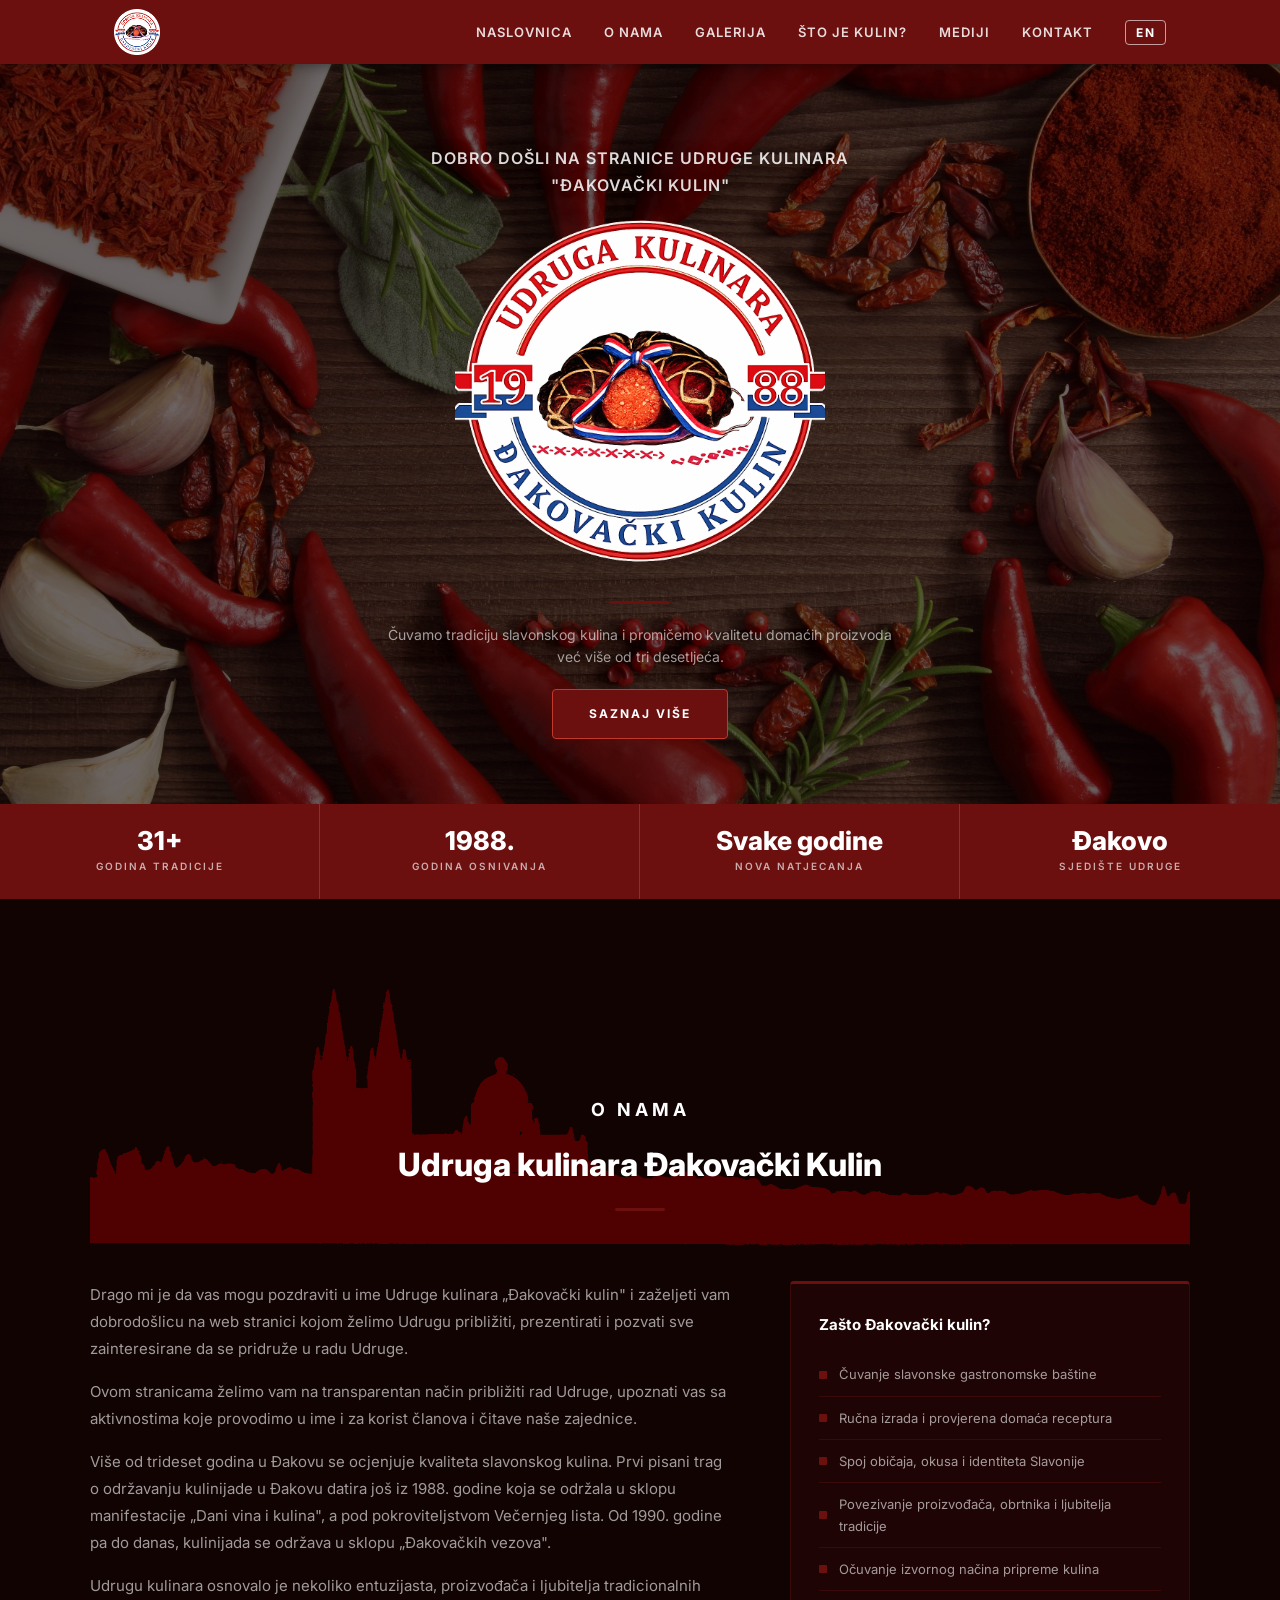
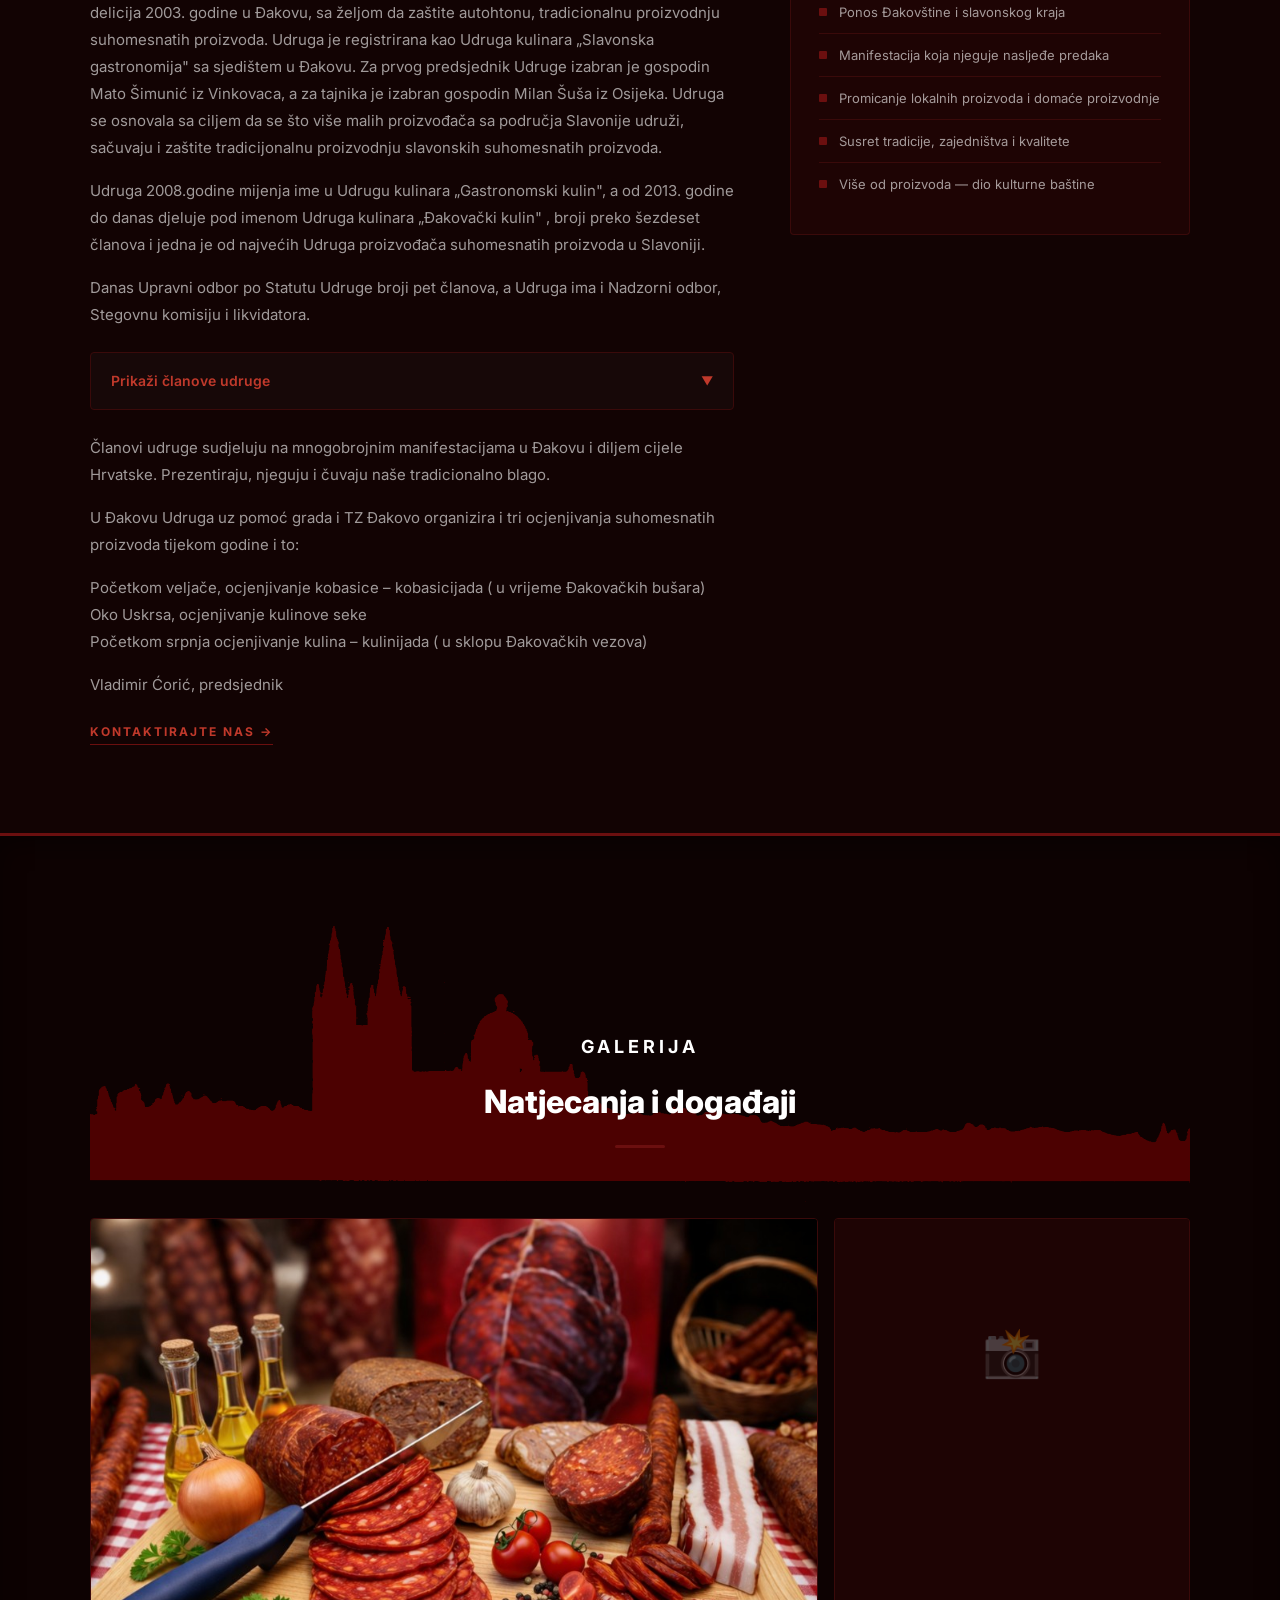
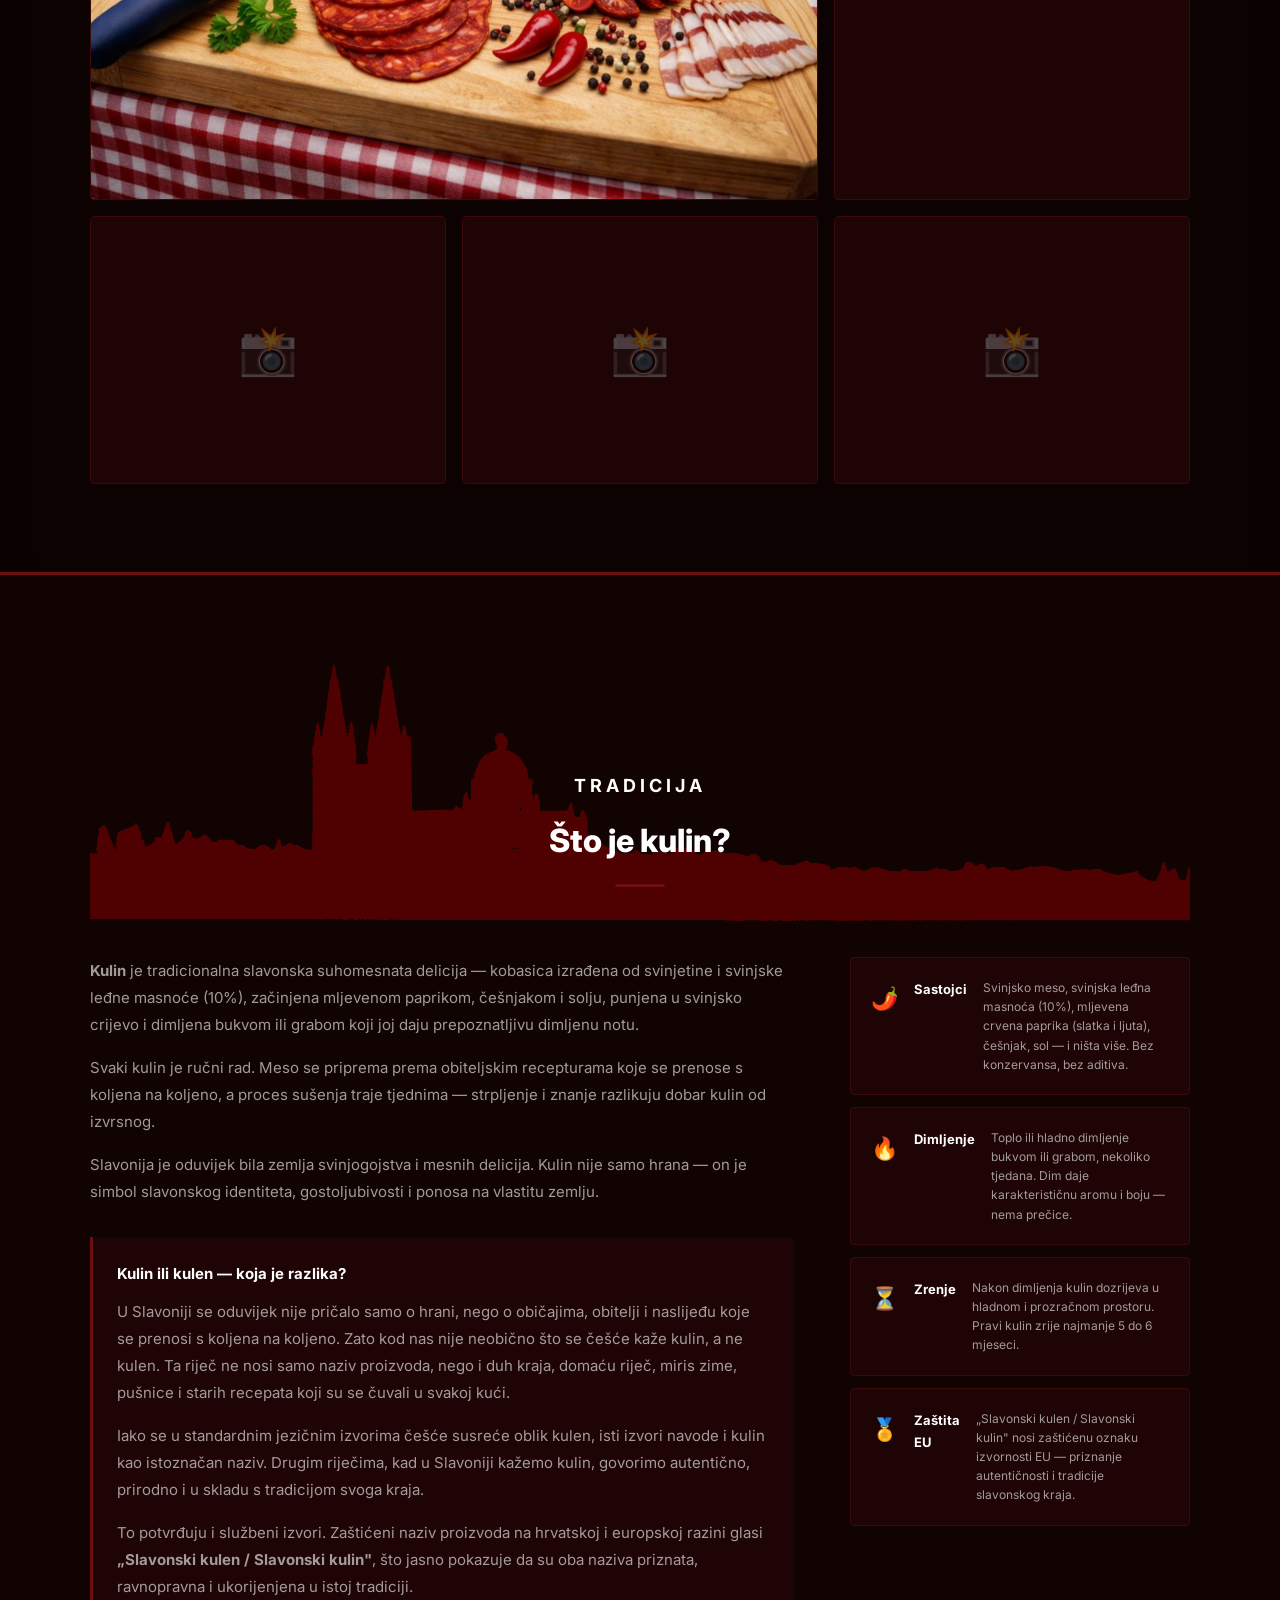
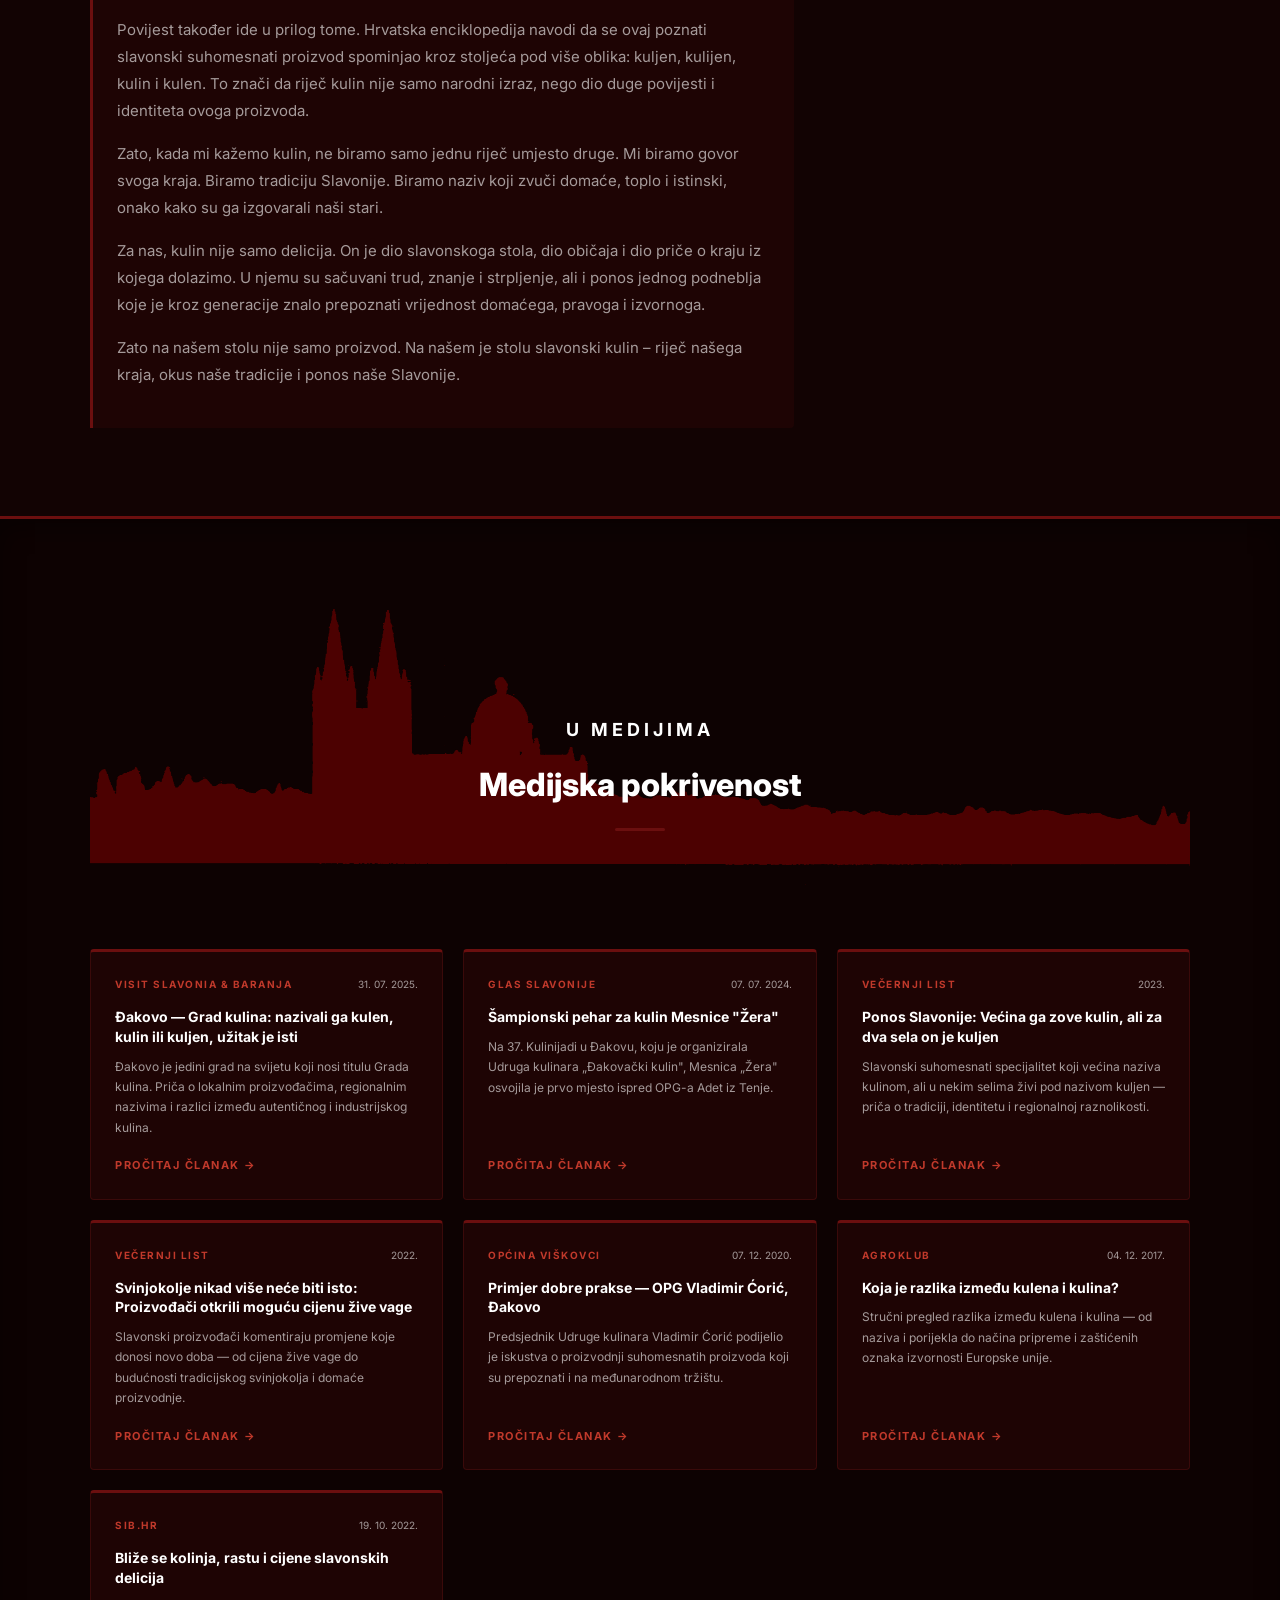
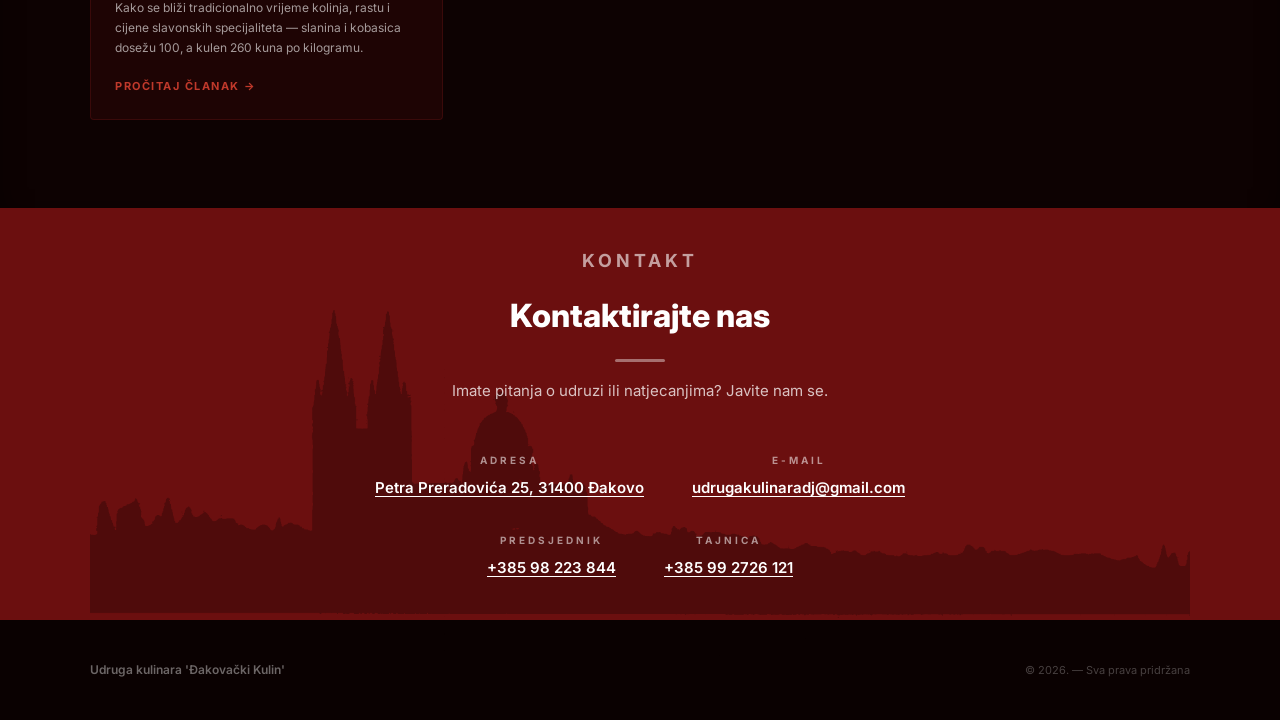
==== commit df2c9ffe: "seo: dodati keywords, twitter card, canonical, JSON-LD Organization, robots.txt, sitemap.xml" ====
--- a/index.html
+++ b/index.html
@@ -4,12 +4,51 @@
   <meta charset="UTF-8">
   <meta name="viewport" content="width=device-width, initial-scale=1.0">
   <title>Đakovački Kulin — Udruga kulinara</title>
-  <meta name="description" content="Udruga kulinara Đakovački Kulin čuva tradiciju slavonskog kulina i promiče kvalitetu domaćih proizvoda od 1988. godine.">
+  <meta name="description" content="Udruga kulinara Đakovački Kulin čuva tradiciju slavonskog kulina i promiče kvalitetu domaćih proizvoda od 1988. godine. Natjecanja, izložbe, tradicijska gastroonomija Slavonije.">
+  <meta name="keywords" content="Đakovački Kulin, udruga kulinara Đakovo, slavonski kulin, tradicija kulina, domaći kulin, kobasice Slavonija, kulinarstvo Đakovo, gastronomija Slavonija, kulin natjecanje" />
+  <meta name="author" content="Udruga kulinara Đakovački Kulin" />
+  <meta name="robots" content="index, follow" />
+  <link rel="canonical" href="https://kulin-djakovo.com/" />
+
+  <!-- Open Graph -->
+  <meta property="og:type" content="website">
+  <meta property="og:locale" content="hr_HR" />
+  <meta property="og:url" content="https://kulin-djakovo.com/">
+  <meta property="og:site_name" content="Đakovački Kulin" />
   <meta property="og:title" content="Đakovački Kulin — Udruga kulinara Đakovo">
-  <meta property="og:description" content="Više od 35 godina čuvamo tradiciju slavonskog kulina kroz natjecanja i promicanje domaće kvalitete.">
-  <meta property="og:type" content="website">
-  <meta property="og:url" content="https://kulin-djakovo.com/">
-  <meta property="og:image" content="https://kulin-djakovo.com/assets/og-image.jpg">
+  <meta property="og:description" content="Više od 35 godina čuvamo tradiciju slavonskog kulina kroz natjecanja i promicanje domaće kvalitete. Pridružite se svečanom kulinarskom nasljeđu Slavonije.">
+  <meta property="og:image" content="https://kulin-djakovo.com/pictures/logo_veliki.png">
+  <meta property="og:image:width" content="1200" />
+  <meta property="og:image:height" content="630" />
+  <meta property="og:image:alt" content="Đakovački Kulin — Udruga kulinara" />
+
+  <!-- Twitter Card -->
+  <meta name="twitter:card" content="summary_large_image" />
+  <meta name="twitter:title" content="Đakovački Kulin — Udruga kulinara Đakovo" />
+  <meta name="twitter:description" content="Više od 35 godina čuvamo tradiciju slavonskog kulina. Natjecanja, izložbe i promicanje domaće gastronomije Slavonije." />
+  <meta name="twitter:image" content="https://kulin-djakovo.com/pictures/logo_veliki.png" />
+
+  <!-- JSON-LD Organization -->
+  <script type="application/ld+json">
+  {
+    "@context": "https://schema.org",
+    "@type": "Organization",
+    "name": "Udruga kulinara Đakovački Kulin",
+    "description": "Udruga kulinara koja čuva tradiciju slavonskog kulina od 1988. godine.",
+    "url": "https://kulin-djakovo.com",
+    "foundingDate": "1988",
+    "address": {
+      "@type": "PostalAddress",
+      "addressLocality": "Đakovo",
+      "addressRegion": "Osječko-baranjska županija",
+      "addressCountry": "HR"
+    },
+    "logo": "https://kulin-djakovo.com/pictures/logo_udruge.1.png",
+    "image": "https://kulin-djakovo.com/pictures/logo_veliki.png",
+    "sameAs": []
+  }
+  </script>
+
   <link rel="preconnect" href="https://fonts.googleapis.com">
   <link rel="preconnect" href="https://fonts.gstatic.com" crossorigin>
   <link href="https://fonts.googleapis.com/css2?family=Inter:wght@400;600;700;800&display=swap" rel="stylesheet">
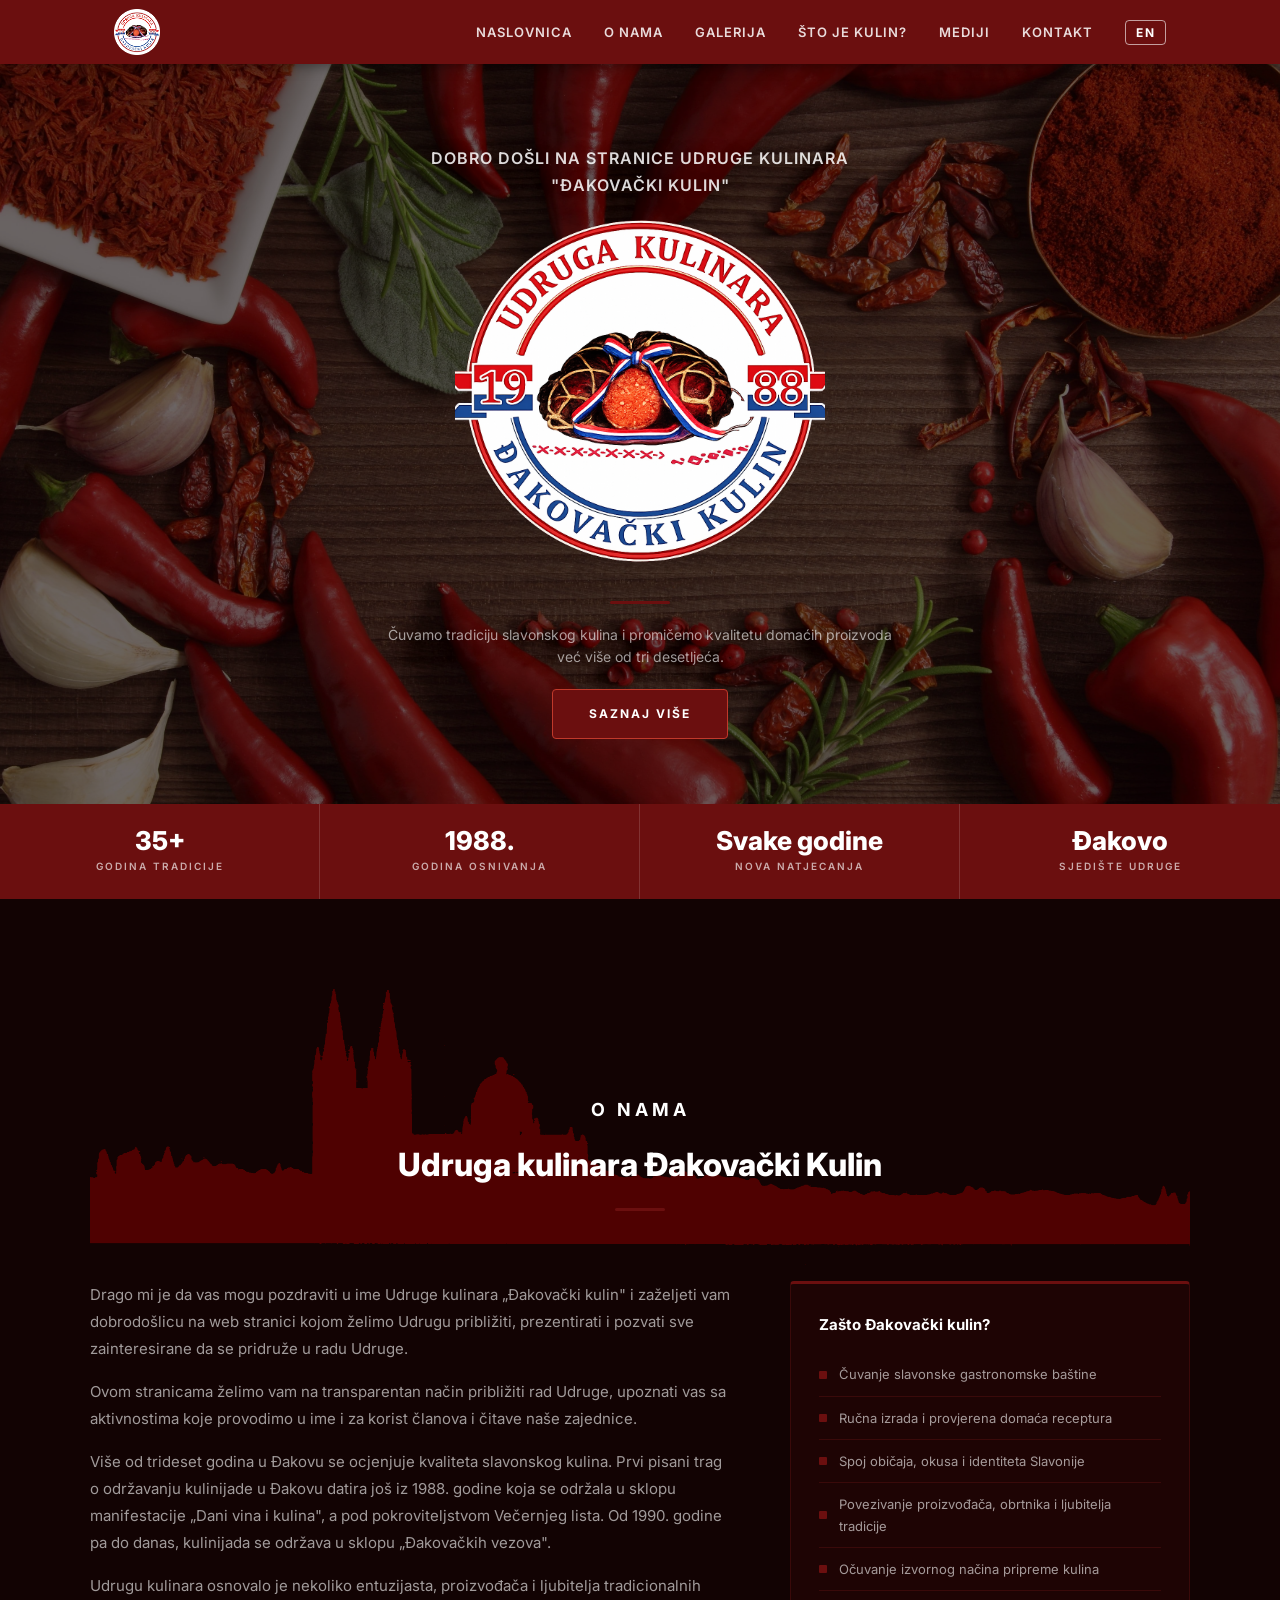
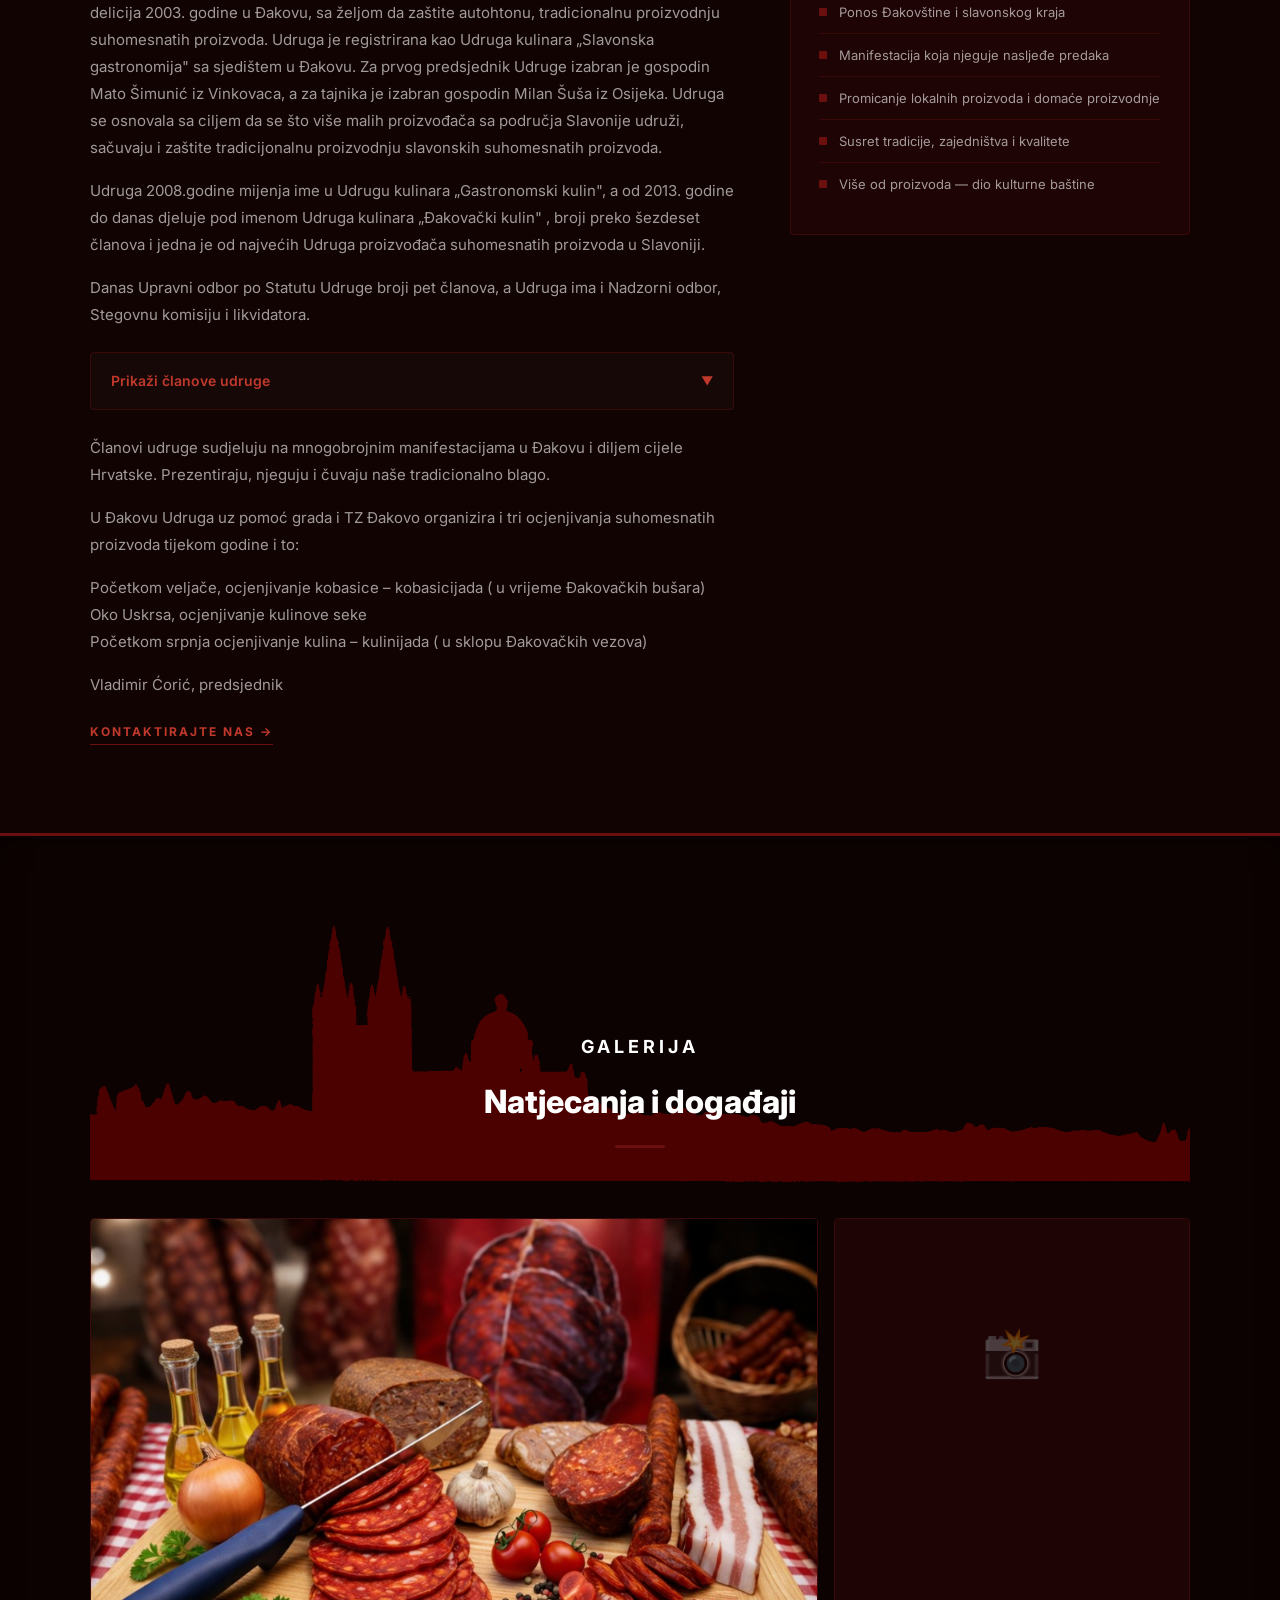
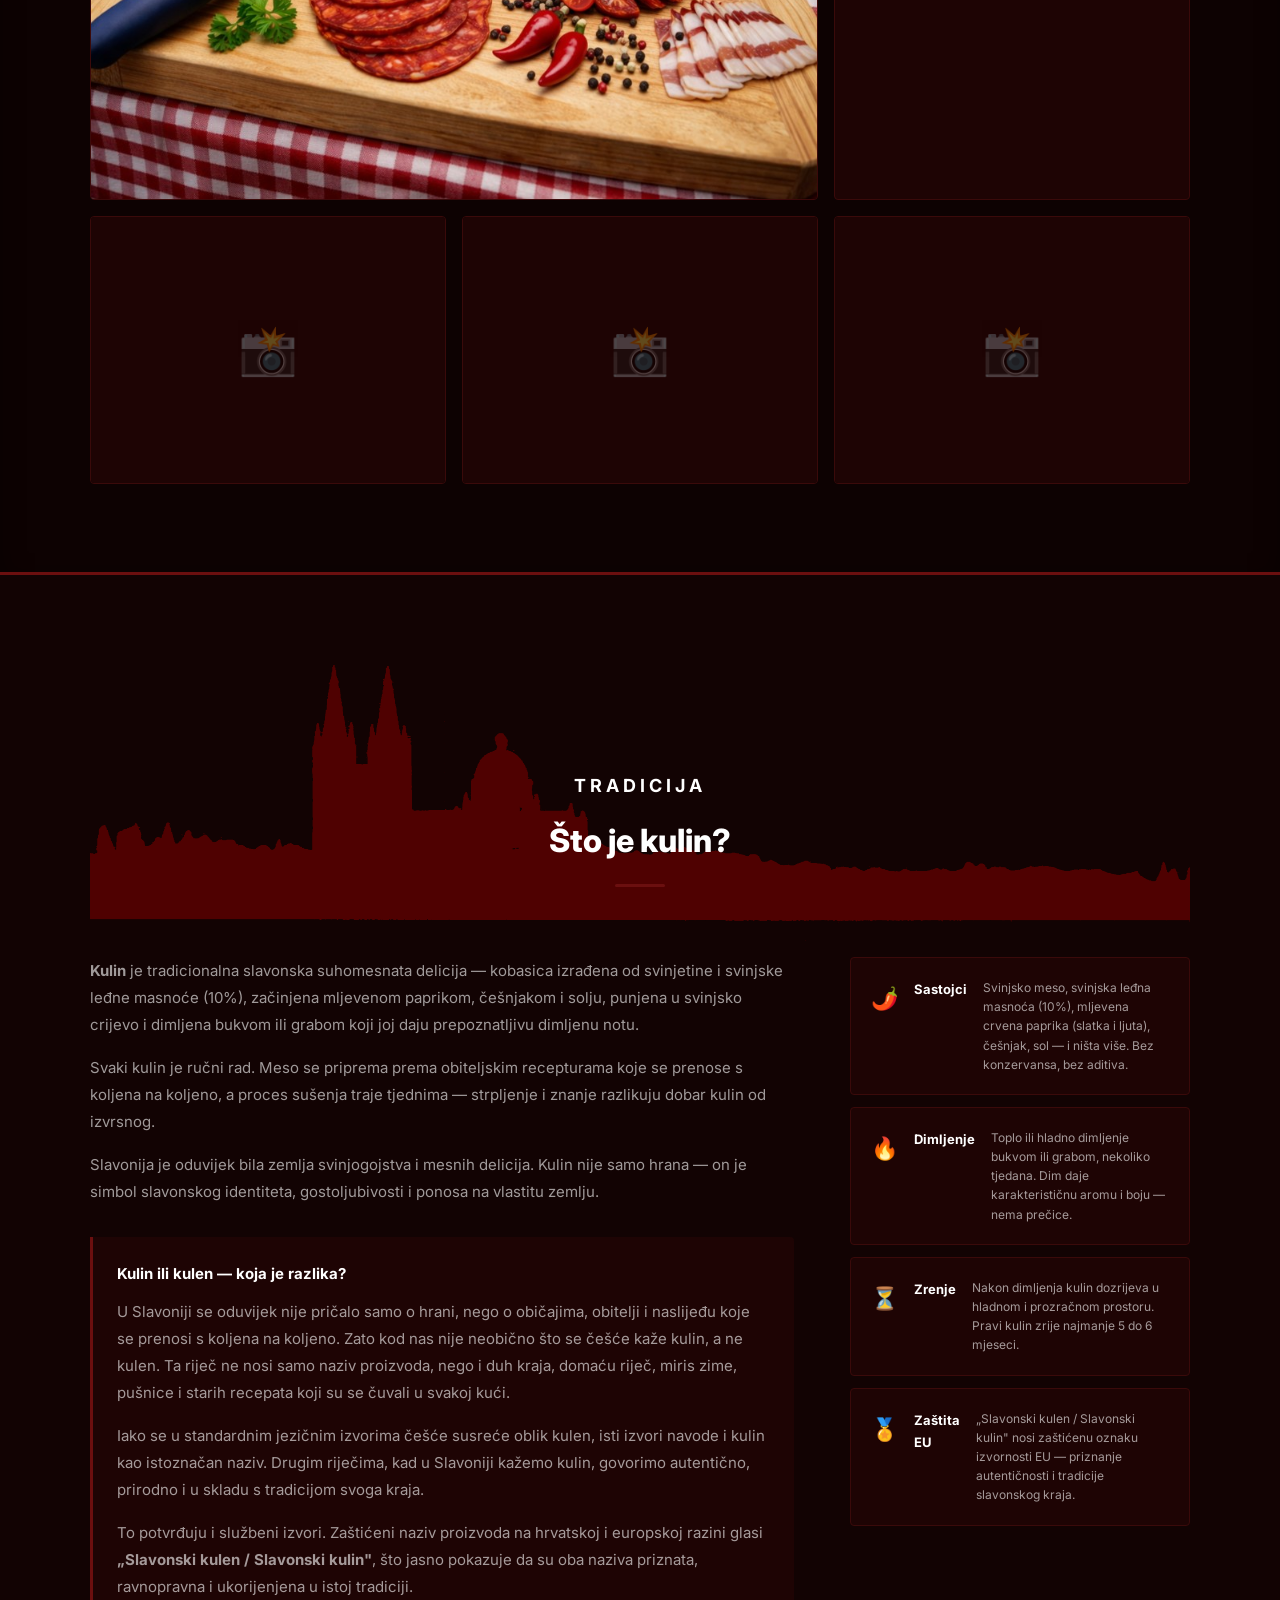
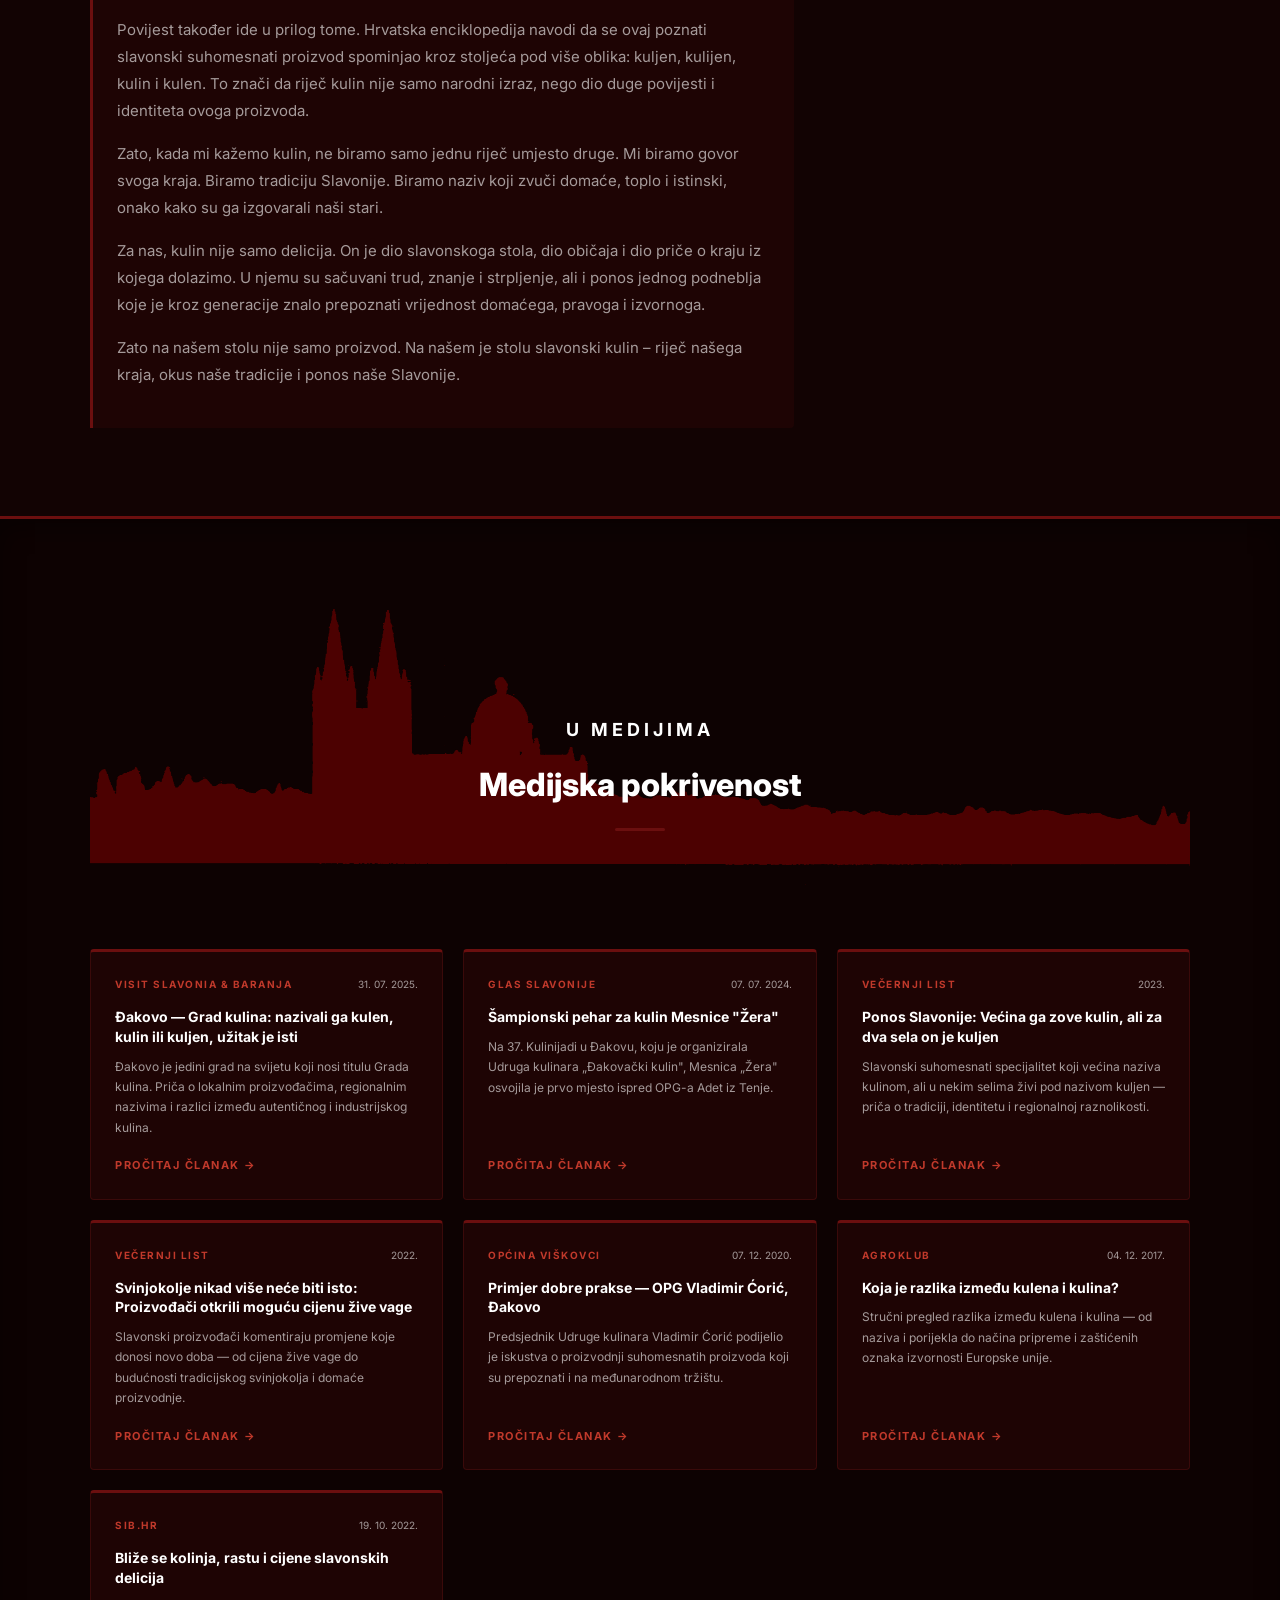
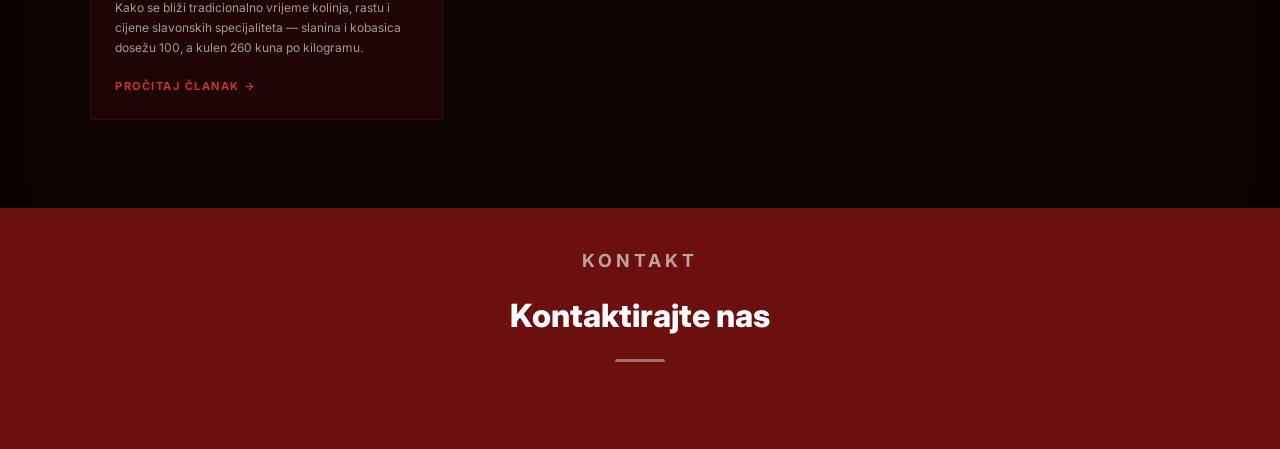
==== commit c5704d35: "chore: update index.html, remove init-git.bat" ====
--- a/index.html
+++ b/index.html
@@ -454,50 +454,4 @@
         <p class="section-tag section-tag--light">Kontakt</p>
         <h2 class="section-title">Kontaktirajte nas</h2>
         <div class="section-divider section-divider--light" aria-hidden="true"></div>
-        <p class="contact-sub">Imate pitanja o udruzi ili natjecanjima? Javite nam se.</p>
-      </div>
-
-      <ul class="contact-list" role="list">
-        <li class="contact-item">
-          <span class="contact-item-label">Adresa</span>
-          <a href="https://www.google.com/maps?q=Petra+Preradovića+25,+31400+Đakovo,+Croatia" target="_blank" rel="noopener noreferrer" class="contact-item-value contact-item-link">
-            Petra Preradovića 25, 31400 Đakovo
-          </a>
-        </li>
-        <li class="contact-item">
-          <span class="contact-item-label">E-mail</span>
-          <a href="mailto:udrugakulinaradj@gmail.com" class="contact-item-value contact-item-link">
-            udrugakulinaradj@gmail.com
-          </a>
-        </li>
-        <li class="contact-list-break" aria-hidden="true"></li>
-        <li class="contact-item">
-          <span class="contact-item-label">Predsjednik</span>
-          <a href="tel:+38598223844" class="contact-item-value contact-item-link">+385 98 223 844</a>
-        </li>
-        <li class="contact-item">
-          <span class="contact-item-label">Tajnica</span>
-          <a href="tel:+385992726121" class="contact-item-value contact-item-link">+385 99 2726 121</a>
-        </li>
-      </ul>
-    </div>
-    <img src="pictures/katedrala.png" alt="" class="contact-katedrala" aria-hidden="true">
-  </section>
-  </main>
-
-  <footer class="site-footer">
-    <div class="footer-inner">
-      <span class="footer-brand">Udruga kulinara 'Đakovački Kulin'</span>
-      <span class="footer-copy">© 2026. — Sva prava pridržana</span>
-    </div>
-  </footer>
-
-  <div class="lightbox" id="lightbox" role="dialog" aria-modal="true" aria-label="Pregled slike">
-    <button class="lightbox-close" id="lightboxClose" aria-label="Zatvori">&times;</button>
-    <img class="lightbox-img" id="lightboxImg" src="" alt="">
-    <p class="lightbox-caption" id="lightboxCaption"></p>
-  </div>
-
-  <script src="main.js"></script>
-</body>
-</html>
+        <p class="co
